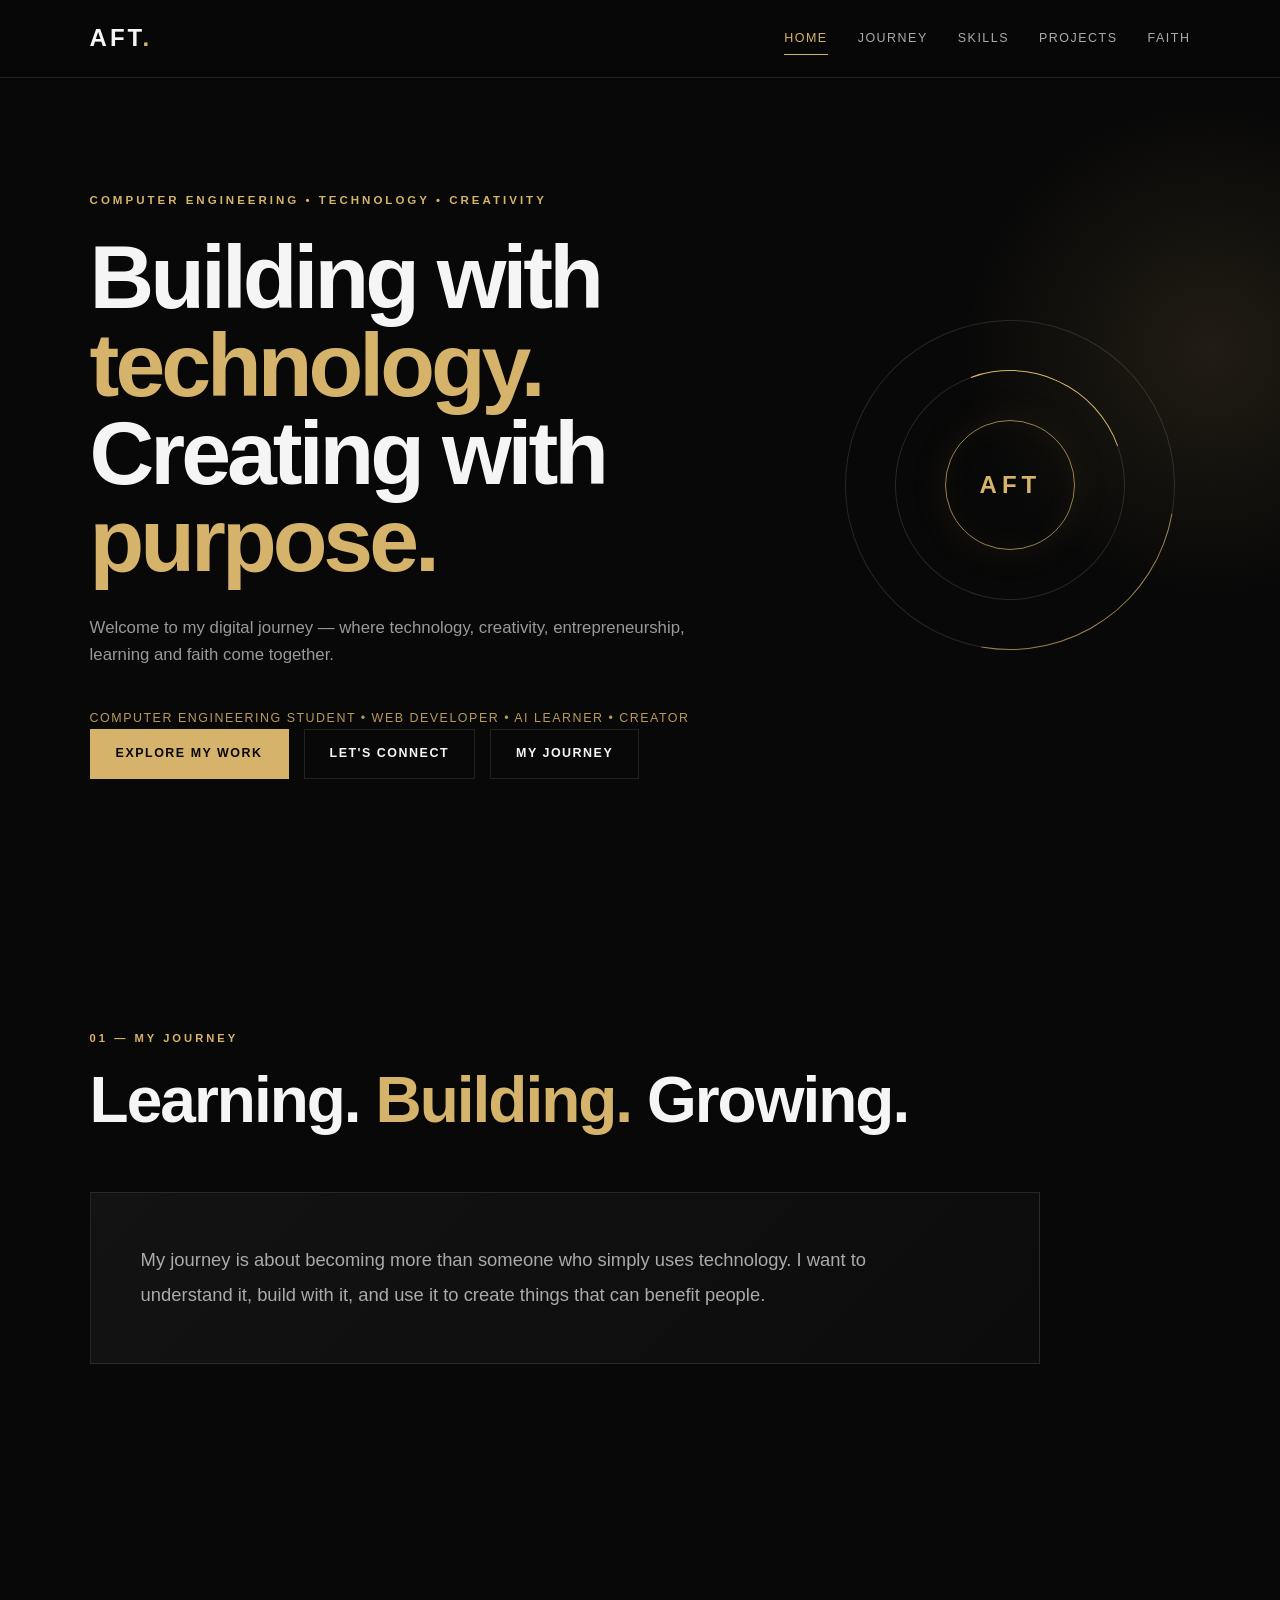
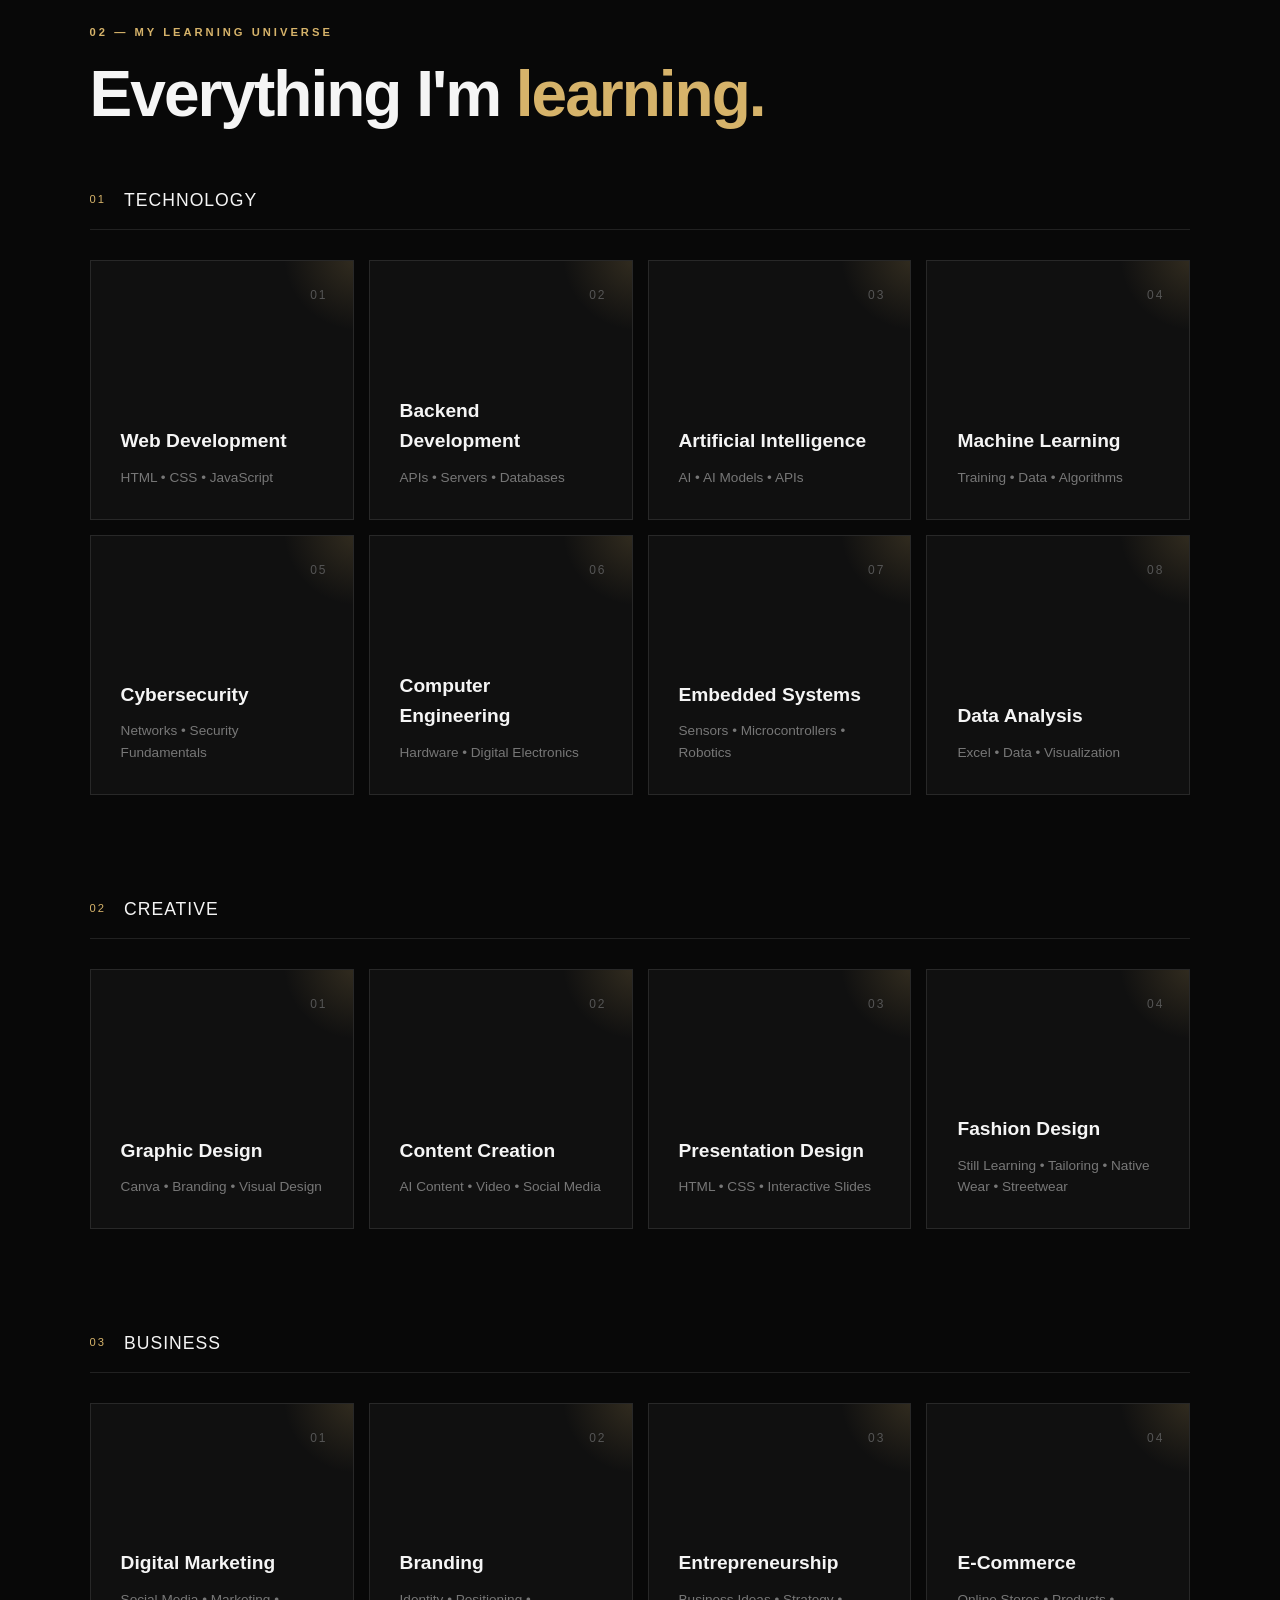
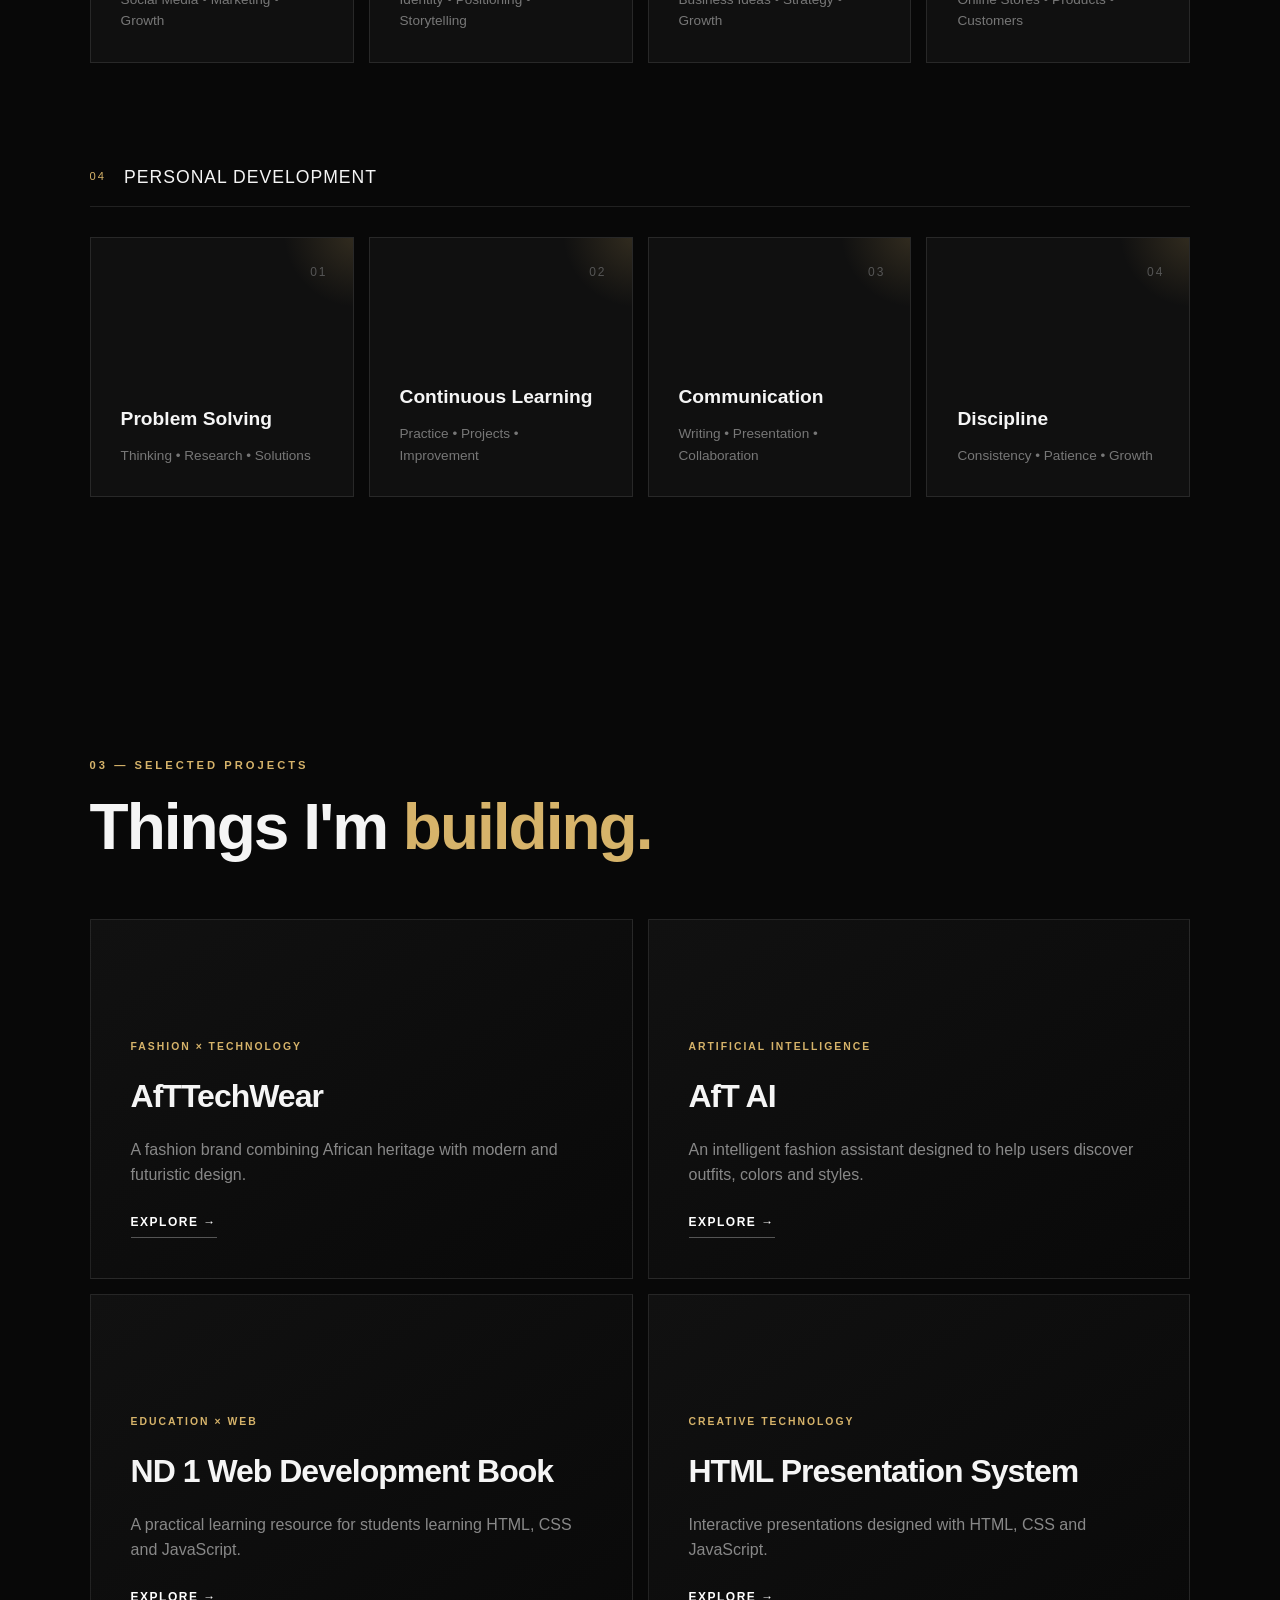
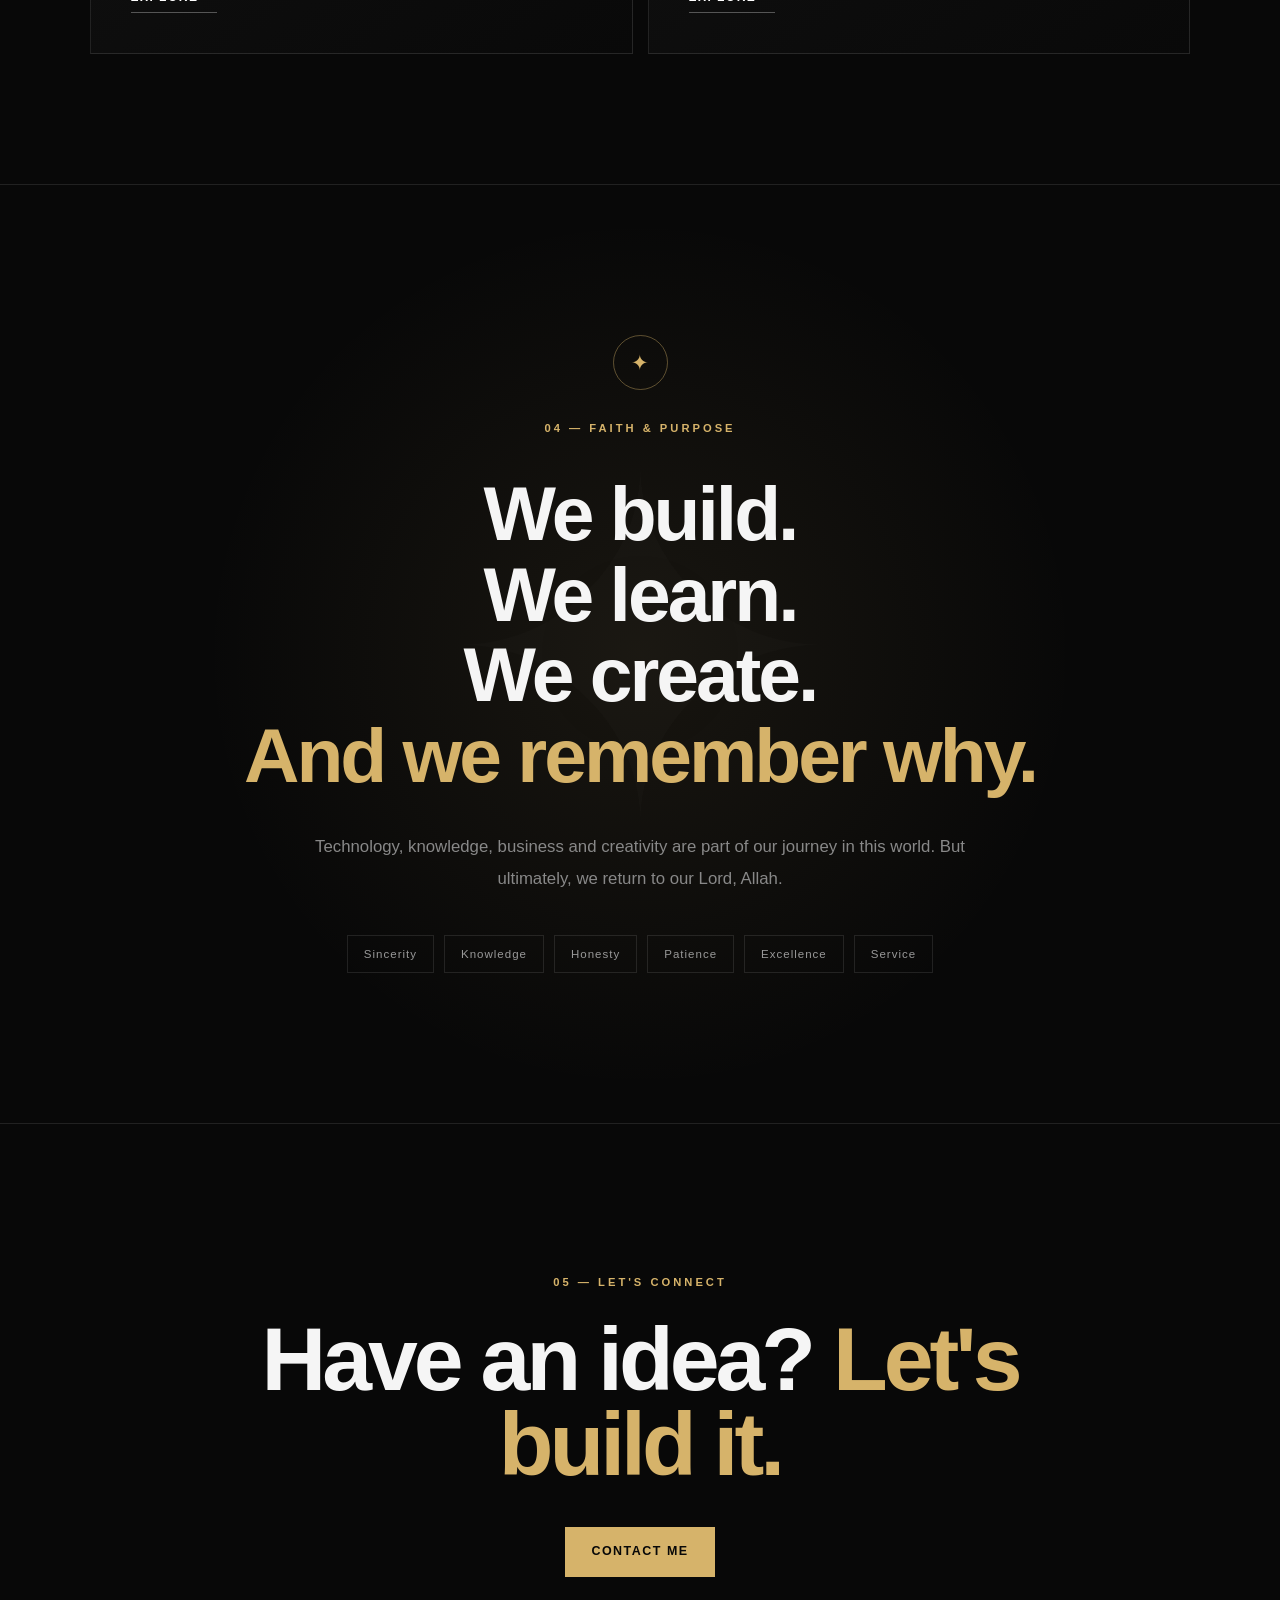
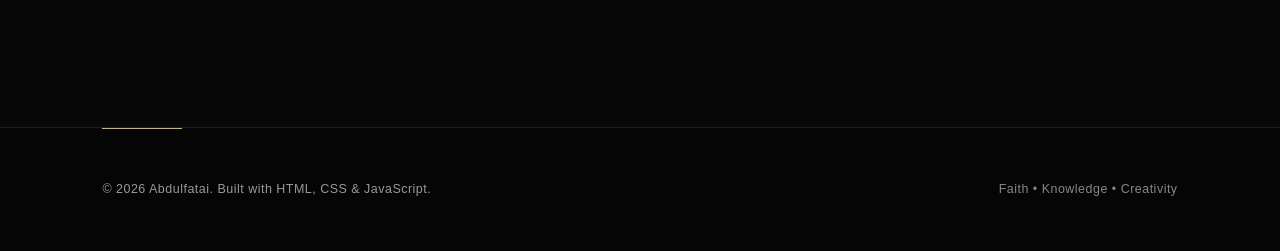
==== index.html @ 9557ada6 "Rename Index.html to index.html" ====
<!DOCTYPE html>
<html lang="en">
<head>
    <meta charset="UTF-8">
    <meta name="viewport" content="width=device-width, initial-scale=1.0">

    <title>Abdulfatai | Developer • Creator • Entrepreneur</title>

    <meta
        name="description"
        content="The personal portfolio of Abdulfatai — exploring technology, creativity, entrepreneurship, learning and faith."
    >

    <link rel="stylesheet" href="style.css">
</head>

<body>
<a id="top"></a>
    <!-- Navigation -->
    <header class="navbar">

        <a href="#home" class="logo">
            AFT<span>.</span>
        </a>

        <nav>
            <a href="#home">Home</a>
            <a href="#journey">Journey</a>
            <a href="#skills">Skills</a>
            <a href="#projects">Projects</a>
            <a href="#faith">Faith</a>
        </nav>

    </header>


    <!-- Hero Section -->
    <main>

        <section id="home" class="hero">

            <div class="hero-content">

                <p class="eyebrow">
                    COMPUTER ENGINEERING • TECHNOLOGY • CREATIVITY
                </p>

                <h1>
                    Building with
                    <span>technology.</span>
                    <br>
                    Creating with
                    <span>purpose.</span>
                </h1>

                <p class="hero-text">
                    Welcome to my digital journey — where technology,
                    creativity, entrepreneurship, learning and faith come together.
                </p>
              <p class="hero-identity">
    Computer Engineering Student • Web Developer • AI Learner • Creator
</p>

                <div class="hero-buttons">

                    <a href="#projects" class="btn primary">
                        Explore My Work
                    </a>
<a href="#contact" class="btn secondary">Let's Connect</a>
                    <a href="#journey" class="btn secondary">
                        My Journey
                    </a>

                </div>

            </div>


            <div class="hero-orbit">

                <div class="orbit orbit-one"></div>
                <div class="orbit orbit-two"></div>

                <div class="core">
                    AFT
                </div>

            </div>

        </section>


        <!-- Journey -->
        <section id="journey" class="section">

            <div class="section-heading">

                <p>01 — MY JOURNEY</p>

                <h2>
                    Learning.
                    <span>Building.</span>
                    Growing.
                </h2>

            </div>

            <div class="journey-card">

                <p>
                    My journey is about becoming more than someone who
                    simply uses technology. I want to understand it,
                    build with it, and use it to create things that can
                    benefit people.
                </p>

            </div>

        </section>


<!-- Skills -->
<section id="skills" class="section">

    <div class="section-heading">

        <p>02 — MY LEARNING UNIVERSE</p>

        <h2>
            Everything I'm
            <span>learning.</span>
        </h2>

    </div>


    <!-- TECHNOLOGY -->

    <div class="learning-group">

        <div class="group-title">
            <span>01</span>
            <h3>Technology</h3>
        </div>

        <div class="skills-grid">

            <div class="skill-card">
                <span>01</span>
                <h3>Web Development</h3>
                <p>HTML • CSS • JavaScript</p>
            </div>

            <div class="skill-card">
                <span>02</span>
                <h3>Backend Development</h3>
                <p>APIs • Servers • Databases</p>
            </div>

            <div class="skill-card">
                <span>03</span>
                <h3>Artificial Intelligence</h3>
                <p>AI • AI Models • APIs</p>
            </div>

            <div class="skill-card">
                <span>04</span>
                <h3>Machine Learning</h3>
                <p>Training • Data • Algorithms</p>
            </div>

            <div class="skill-card">
                <span>05</span>
                <h3>Cybersecurity</h3>
                <p>Networks • Security Fundamentals</p>
            </div>

            <div class="skill-card">
                <span>06</span>
                <h3>Computer Engineering</h3>
                <p>Hardware • Digital Electronics</p>
            </div>

            <div class="skill-card">
                <span>07</span>
                <h3>Embedded Systems</h3>
                <p>Sensors • Microcontrollers • Robotics</p>
            </div>

            <div class="skill-card">
                <span>08</span>
                <h3>Data Analysis</h3>
                <p>Excel • Data • Visualization</p>
            </div>

        </div>

    </div>


    <!-- CREATIVE -->

    <div class="learning-group">

        <div class="group-title">
            <span>02</span>
            <h3>Creative</h3>
        </div>

        <div class="skills-grid">

            <div class="skill-card">
                <span>01</span>
                <h3>Graphic Design</h3>
                <p>Canva • Branding • Visual Design</p>
            </div>

            <div class="skill-card">
                <span>02</span>
                <h3>Content Creation</h3>
                <p>AI Content • Video • Social Media</p>
            </div>

            <div class="skill-card">
                <span>03</span>
                <h3>Presentation Design</h3>
                <p>HTML • CSS • Interactive Slides</p>
            </div>

            <div class="skill-card">
                <span>04</span>
                <h3>Fashion Design</h3>
<p>Still Learning • Tailoring • Native Wear • Streetwear</p>
            </div>

        </div>

    </div>


    <!-- BUSINESS -->

    <div class="learning-group">

        <div class="group-title">
            <span>03</span>
            <h3>Business</h3>
        </div>

        <div class="skills-grid">

            <div class="skill-card">
                <span>01</span>
                <h3>Digital Marketing</h3>
                <p>Social Media • Marketing • Growth</p>
            </div>

            <div class="skill-card">
                <span>02</span>
                <h3>Branding</h3>
                <p>Identity • Positioning • Storytelling</p>
            </div>

            <div class="skill-card">
                <span>03</span>
                <h3>Entrepreneurship</h3>
                <p>Business Ideas • Strategy • Growth</p>
            </div>

            <div class="skill-card">
                <span>04</span>
                <h3>E-Commerce</h3>
                <p>Online Stores • Products • Customers</p>
            </div>

        </div>

    </div>


    <!-- PERSONAL DEVELOPMENT -->

    <div class="learning-group">

        <div class="group-title">
            <span>04</span>
            <h3>Personal Development</h3>
        </div>

        <div class="skills-grid">

            <div class="skill-card">
                <span>01</span>
                <h3>Problem Solving</h3>
                <p>Thinking • Research • Solutions</p>
            </div>

            <div class="skill-card">
                <span>02</span>
                <h3>Continuous Learning</h3>
                <p>Practice • Projects • Improvement</p>
            </div>

            <div class="skill-card">
                <span>03</span>
                <h3>Communication</h3>
                <p>Writing • Presentation • Collaboration</p>
            </div>

            <div class="skill-card">
                <span>04</span>
                <h3>Discipline</h3>
                <p>Consistency • Patience • Growth</p>
            </div>

        </div>

    </div>

</section>


        <!-- Projects -->
        <section id="projects" class="section">

            <div class="section-heading">

                <p>03 — SELECTED PROJECTS</p>

                <h2>
                    Things I'm
                    <span>building.</span>
                </h2>

            </div>


            <div class="projects-grid">

                <article class="project-card">

                    <small>FASHION × TECHNOLOGY</small>

                    <h3>AfTTechWear</h3>

                    <p>
                        A fashion brand combining African heritage
                        with modern and futuristic design.
                    </p>

<a href="afttechwear.html">Explore →</a>

                </article>


                <article class="project-card">

                    <small>ARTIFICIAL INTELLIGENCE</small>

                    <h3>AfT AI</h3>

                    <p>
                        An intelligent fashion assistant designed
                        to help users discover outfits, colors and styles.
                    </p>

                    <a href="#">Explore →</a>

                </article>


                <article class="project-card">

                    <small>EDUCATION × WEB</small>

                    <h3>ND 1 Web Development Book</h3>

                    <p>
                        A practical learning resource for students
                        learning HTML, CSS and JavaScript.
                    </p>

                    <a href="#">Explore →</a>

                </article>


                <article class="project-card">

                    <small>CREATIVE TECHNOLOGY</small>

                    <h3>HTML Presentation System</h3>

                    <p>
                        Interactive presentations designed with
                        HTML, CSS and JavaScript.
                    </p>

                    <a href="#">Explore →</a>

                </article>

            </div>

        </section>


        <!-- Faith -->
        <section id="faith" class="faith-section">

            <div class="faith-symbol">
                ✦
            </div>

            <p class="faith-label">
                04 — FAITH & PURPOSE
            </p>

            <h2>
                We build.
                <br>
                We learn.
                <br>
                We create.
                <br>
                <span>And we remember why.</span>
            </h2>

            <p class="faith-text">
                Technology, knowledge, business and creativity are
                part of our journey in this world. But ultimately,
                we return to our Lord, Allah.
            </p>

            <div class="values">

                <span>Sincerity</span>
                <span>Knowledge</span>
                <span>Honesty</span>
                <span>Patience</span>
                <span>Excellence</span>
                <span>Service</span>

            </div>

        </section>


        <!-- Contact -->
        <section class="contact section">

            <p>05 — LET'S CONNECT</p>

            <h2>
                Have an idea?
                <span>Let's build it.</span>
            </h2>

            <a href="mailto:your@email.com" class="btn primary">
                Contact Me
            </a>

        </section>

    </main>


    <!-- Footer -->
    <footer>

        <p>
            © 2026 Abdulfatai. Built with HTML, CSS & JavaScript.
        </p>

        <p>
            Faith • Knowledge • Creativity
        </p>

    </footer>


    <script src="script.js"></script>
<a href="#top" class="back-to-top" aria-label="Back to top">↑</a>
  
</body>
</html>
---- style.css ----
/* =========================================
   AFT PORTFOLIO
   PART 1 — FOUNDATION + NAVBAR + HERO
========================================= */

/* ---------- RESET ---------- */

* {
    margin: 0;
    padding: 0;
    box-sizing: border-box;
}

html {
    scroll-behavior: smooth;
}

body {
    background: #080808;
    color: #f5f5f5;
    font-family: Arial, Helvetica, sans-serif;
    line-height: 1.6;
    overflow-x: hidden;
}

a {
    color: inherit;
    text-decoration: none;
}

button,
a {
    -webkit-tap-highlight-color: transparent;
}


/* ---------- GLOBAL ---------- */

:root {
    --bg: #080808;
    --surface: #101010;
    --surface-light: #151515;
    --text: #f5f5f5;
    --muted: #999;
    --gold: #d6b36a;
    --gold-light: #f0d99b;
    --border: rgba(255, 255, 255, 0.1);
}

::selection {
    background: var(--gold);
    color: #000;
}


/* ---------- NAVIGATION ---------- */

.navbar {
    position: fixed;
    top: 0;
    left: 0;
    width: 100%;

    height: 78px;

    display: flex;
    align-items: center;
    justify-content: space-between;

    padding: 0 7%;

    background: rgba(8, 8, 8, 0.78);
    backdrop-filter: blur(18px);
    -webkit-backdrop-filter: blur(18px);

    border-bottom: 1px solid var(--border);

    z-index: 1000;
}


/* LOGO */

.logo {
    font-size: 1.5rem;
    font-weight: 800;
    letter-spacing: 3px;
}

.logo span {
    color: var(--gold);
}


/* NAV LINKS */

.navbar nav {
    display: flex;
    gap: 30px;
}

.navbar nav a {
    position: relative;

    color: #aaa;

    font-size: 0.78rem;
    letter-spacing: 1.5px;
    text-transform: uppercase;

    transition: 0.3s ease;
}

.navbar nav a:hover {
    color: #fff;
}

.navbar nav a::after {
    content: "";

    position: absolute;
    left: 0;
    bottom: -7px;

    width: 0;
    height: 1px;

    background: var(--gold);

    transition: 0.3s ease;
}

.navbar nav a:hover::after {
    width: 100%;
}


/* ---------- HERO ---------- */

.hero {
    min-height: 100vh;

    padding: 150px 7% 80px;

    display: flex;
    align-items: center;
    justify-content: space-between;

    gap: 60px;

    position: relative;

    overflow: hidden;
}


/* subtle background glow */

.hero::before {
    content: "";

    position: absolute;

    width: 500px;
    height: 500px;

    right: -180px;
    top: 100px;

    background: radial-gradient(
        circle,
        rgba(214, 179, 106, 0.12),
        transparent 70%
    );

    pointer-events: none;
}


/* HERO CONTENT */

.hero-content {
    max-width: 760px;

    position: relative;
    z-index: 2;
}


/* EYEBROW */

.eyebrow {
    margin-bottom: 25px;

    color: var(--gold);

    font-size: 0.72rem;
    font-weight: 600;

    letter-spacing: 3px;
}


/* HERO TITLE */

.hero h1 {
    font-size: clamp(3rem, 7vw, 7rem);

    line-height: 0.98;

    font-weight: 700;

    letter-spacing: -4px;

    margin-bottom: 30px;
}

.hero h1 span {
    color: var(--gold);
}


/* HERO DESCRIPTION */

.hero-text {
    max-width: 620px;

    color: var(--muted);

    font-size: 1.05rem;

    margin-bottom: 38px;
}


/* ---------- BUTTONS ---------- */

.hero-buttons {
    display: flex;
    flex-wrap: wrap;
    gap: 15px;
}

.btn {
    display: inline-flex;

    align-items: center;
    justify-content: center;

    min-height: 50px;

    padding: 0 25px;

    border: 1px solid var(--border);

    font-size: 0.78rem;

    font-weight: 600;

    letter-spacing: 1.5px;

    text-transform: uppercase;

    transition: 0.3s ease;
}

.btn.primary {
    background: var(--gold);
    color: #080808;
    border-color: var(--gold);
}

.btn.primary:hover {
    background: var(--gold-light);

    transform: translateY(-3px);
}

.btn.secondary {
    color: #fff;
}

.btn.secondary:hover {
    border-color: var(--gold);
    color: var(--gold);
}


/* ---------- HERO ORBIT ---------- */

.hero-orbit {
    width: 360px;
    height: 360px;

    flex-shrink: 0;

    position: relative;

    display: flex;
    align-items: center;
    justify-content: center;
}


/* central AFT */

.core {
    width: 130px;
    height: 130px;

    display: flex;
    align-items: center;
    justify-content: center;

    border: 1px solid rgba(214, 179, 106, 0.7);

    border-radius: 50%;

    color: var(--gold);

    font-size: 1.5rem;
    font-weight: 800;

    letter-spacing: 5px;

    box-shadow:
        0 0 40px rgba(214, 179, 106, 0.08),
        inset 0 0 30px rgba(214, 179, 106, 0.04);
}


/* orbit circles */

.orbit {
    position: absolute;

    border: 1px solid rgba(255, 255, 255, 0.12);

    border-radius: 50%;
}

.orbit-one {
    width: 230px;
    height: 230px;

    transform: rotate(25deg);

    border-top-color: var(--gold);
}

.orbit-two {
    width: 330px;
    height: 330px;

    transform: rotate(-35deg);

    border-bottom-color: rgba(214, 179, 106, 0.7);
}


/* ---------- MOBILE ---------- */

@media (max-width: 850px) {

    .navbar {
        padding: 0 5%;
    }

    .navbar nav {
        gap: 14px;
    }

    .navbar nav a {
        font-size: 0.65rem;
        letter-spacing: 0.8px;
    }

    .hero {
        flex-direction: column;

        align-items: flex-start;

        padding: 130px 5% 70px;
    }

    .hero h1 {
        letter-spacing: -2px;
    }

    .hero-orbit {
        width: 280px;
        height: 280px;

        align-self: center;
    }

    .orbit-one {
        width: 190px;
        height: 190px;
    }

    .orbit-two {
        width: 270px;
        height: 270px;
    }
}
/* =========================================
   PART 2 — SECTIONS + SKILLS + PROJECTS
========================================= */


/* ---------- GENERAL SECTIONS ---------- */

.section {
    padding: 130px 7%;
    position: relative;
}


/* ---------- SECTION HEADING ---------- */

.section-heading {
    max-width: 850px;
    margin-bottom: 60px;
}

.section-heading > p {
    color: var(--gold);

    font-size: 0.7rem;
    font-weight: 600;

    letter-spacing: 3px;

    margin-bottom: 20px;
}

.section-heading h2 {
    font-size: clamp(2.5rem, 5vw, 5rem);

    line-height: 1;

    letter-spacing: -2px;
}

.section-heading h2 span {
    color: var(--gold);
}


/* ---------- JOURNEY ---------- */

.journey-card {
    position: relative;

    max-width: 950px;

    padding: 50px;

    background:
        linear-gradient(
            135deg,
            rgba(255,255,255,0.045),
            rgba(255,255,255,0.015)
        );

    border: 1px solid var(--border);

    overflow: hidden;
}


/* decorative line */

.journey-card::before {
    content: "";

    position: absolute;

    left: 0;
    top: 0;

    width: 3px;
    height: 100%;

    background: var(--gold);
}


.journey-card p {
    color: #aaa;

    font-size: 1.15rem;

    line-height: 1.9;

    max-width: 800px;
}


/* ---------- SKILLS GRID ---------- */

.skills-grid {
    display: grid;

    grid-template-columns:
        repeat(4, 1fr);

    gap: 15px;
}


/* ---------- SKILL CARD ---------- */

.skill-card {
    min-height: 260px;

    padding: 30px;

    background: var(--surface);

    border: 1px solid var(--border);

    position: relative;

    display: flex;

    flex-direction: column;

    justify-content: flex-end;

    overflow: hidden;

    transition:
        transform 0.35s ease,
        border-color 0.35s ease,
        background 0.35s ease;
}


/* number */

.skill-card > span {
    position: absolute;

    top: 25px;
    right: 25px;

    color: #555;

    font-size: 0.75rem;

    letter-spacing: 2px;
}


/* hover glow */

.skill-card::before {
    content: "";

    position: absolute;

    width: 150px;
    height: 150px;

    top: -80px;
    right: -80px;

    background: radial-gradient(
        circle,
        rgba(214,179,106,0.18),
        transparent 70%
    );

    transition: 0.4s ease;
}


.skill-card:hover {
    transform: translateY(-8px);

    border-color:
        rgba(214,179,106,0.45);

    background: var(--surface-light);
}


.skill-card:hover::before {
    transform: scale(1.5);
}


.skill-card h3 {
    font-size: 1.2rem;

    margin-bottom: 10px;
}


.skill-card p {
    color: #777;

    font-size: 0.85rem;
}


/* ---------- PROJECT GRID ---------- */

.projects-grid {
    display: grid;

    grid-template-columns:
        repeat(2, 1fr);

    gap: 15px;
}


/* ---------- PROJECT CARD ---------- */

.project-card {
    min-height: 360px;

    padding: 40px;

    background:
        linear-gradient(
            145deg,
            #111,
            #090909
        );

    border: 1px solid var(--border);

    position: relative;

    display: flex;

    flex-direction: column;

    justify-content: flex-end;

    overflow: hidden;

    transition:
        transform 0.35s ease,
        border-color 0.35s ease;
}


.project-card::after {
    content: "";

    position: absolute;

    inset: 0;

    background:
        linear-gradient(
            135deg,
            transparent 40%,
            rgba(214,179,106,0.07)
        );

    opacity: 0;

    transition: 0.4s ease;
}


.project-card:hover {
    transform: translateY(-8px);

    border-color:
        rgba(214,179,106,0.4);
}


.project-card:hover::after {
    opacity: 1;
}


/* project category */

.project-card small {
    color: var(--gold);

    font-size: 0.65rem;

    font-weight: 600;

    letter-spacing: 2px;

    margin-bottom: 15px;
}


/* project title */

.project-card h3 {
    position: relative;
    z-index: 2;

    font-size: 2rem;

    margin-bottom: 15px;

    letter-spacing: -1px;
}


/* project description */

.project-card p {
    position: relative;
    z-index: 2;

    color: #888;

    max-width: 500px;

    margin-bottom: 25px;
}


/* project link */

.project-card a {
    position: relative;
    z-index: 2;

    width: fit-content;

    color: #fff;

    font-size: 0.75rem;

    font-weight: 600;

    letter-spacing: 1.5px;

    text-transform: uppercase;

    border-bottom: 1px solid #555;

    padding-bottom: 5px;

    transition: 0.3s ease;
}


.project-card a:hover {
    color: var(--gold);

    border-color: var(--gold);
}


/* ---------- RESPONSIVE TABLET ---------- */

@media (max-width: 1000px) {

    .skills-grid {
        grid-template-columns:
            repeat(2, 1fr);
    }

}


/* ---------- RESPONSIVE MOBILE ---------- */

@media (max-width: 650px) {

    .section {
        padding: 90px 5%;
    }


    .section-heading {
        margin-bottom: 40px;
    }


    .journey-card {
        padding: 30px;
    }


    .journey-card p {
        font-size: 1rem;
    }


    .skills-grid {
        grid-template-columns: 1fr;
    }


    .skill-card {
        min-height: 220px;
    }


    .projects-grid {
        grid-template-columns: 1fr;
    }


    .project-card {
        min-height: 320px;

        padding: 30px;
    }


    .project-card h3 {
        font-size: 1.6rem;
    }

}
/* =========================================
   PART 3 — FAITH + CONTACT + FOOTER
========================================= */


/* ---------- FAITH SECTION ---------- */

.faith-section {
    min-height: 85vh;

    padding: 150px 7%;

    position: relative;

    display: flex;
    flex-direction: column;

    align-items: center;
    justify-content: center;

    text-align: center;

    overflow: hidden;

    background:
        radial-gradient(
            circle at center,
            rgba(214, 179, 106, 0.08),
            transparent 55%
        );

    border-top: 1px solid var(--border);
    border-bottom: 1px solid var(--border);
}


/* large background symbol */

.faith-section::before {
    content: "✦";

    position: absolute;

    font-size: 30rem;

    line-height: 1;

    color: rgba(255,255,255,0.012);

    pointer-events: none;
}


/* small symbol */

.faith-symbol {
    width: 55px;
    height: 55px;

    display: flex;
    align-items: center;
    justify-content: center;

    margin-bottom: 30px;

    border: 1px solid
        rgba(214,179,106,0.4);

    border-radius: 50%;

    color: var(--gold);

    font-size: 1.3rem;
}


/* label */

.faith-label {
    color: var(--gold);

    font-size: 0.7rem;

    font-weight: 600;

    letter-spacing: 3px;

    margin-bottom: 35px;
}


/* heading */

.faith-section h2 {
    position: relative;
    z-index: 2;

    max-width: 900px;

    font-size: clamp(
        2.8rem,
        6vw,
        6rem
    );

    line-height: 1.05;

    letter-spacing: -3px;
}


.faith-section h2 span {
    color: var(--gold);
}


/* description */

.faith-text {
    position: relative;
    z-index: 2;

    max-width: 650px;

    margin-top: 35px;

    color: #888;

    font-size: 1.05rem;

    line-height: 1.9;
}


/* ---------- VALUES ---------- */

.values {
    position: relative;
    z-index: 2;

    display: flex;

    flex-wrap: wrap;

    justify-content: center;

    gap: 10px;

    margin-top: 40px;
}


.values span {
    padding: 9px 16px;

    border: 1px solid var(--border);

    color: #999;

    font-size: 0.72rem;

    letter-spacing: 1px;

    transition: 0.3s ease;
}


.values span:hover {
    color: var(--gold);

    border-color:
        rgba(214,179,106,0.45);
}


/* ---------- CONTACT ---------- */

.contact {
    text-align: center;

    padding-top: 150px;
    padding-bottom: 150px;
}


.contact > p {
    color: var(--gold);

    font-size: 0.7rem;

    font-weight: 600;

    letter-spacing: 3px;

    margin-bottom: 25px;
}


.contact h2 {
    max-width: 900px;

    margin: 0 auto 40px;

    font-size: clamp(
        3rem,
        7vw,
        7rem
    );

    line-height: 0.95;

    letter-spacing: -4px;
}


.contact h2 span {
    color: var(--gold);
}


/* ---------- FOOTER ---------- */

footer {
    min-height: 100px;

    padding: 30px 7%;

    display: flex;

    align-items: center;

    justify-content: space-between;

    gap: 20px;

    border-top: 1px solid var(--border);

    color: #666;

    font-size: 0.7rem;

    letter-spacing: 1px;
}


footer p:last-child {
    color: #888;
}


/* ---------- MOBILE ---------- */

@media (max-width: 650px) {

    .faith-section {
        min-height: 75vh;

        padding: 100px 5%;
    }


    .faith-section::before {
        font-size: 18rem;
    }


    .faith-section h2 {
        letter-spacing: -2px;
    }


    .faith-text {
        font-size: 0.95rem;
    }


    .contact {
        padding-top: 100px;
        padding-bottom: 100px;
    }


    .contact h2 {
        letter-spacing: -2px;
    }


    footer {
        padding: 30px 5%;

        flex-direction: column;

        text-align: center;
    }

}
/* =========================================
   PART 5 — LEARNING GROUPS
========================================= */

.learning-group {
    margin-bottom: 100px;
}

.learning-group:last-child {
    margin-bottom: 0;
}


/* GROUP TITLE */

.group-title {
    display: flex;
    align-items: center;
    gap: 18px;

    margin-bottom: 30px;

    padding-bottom: 15px;

    border-bottom: 1px solid var(--border);
}

.group-title span {
    color: var(--gold);

    font-size: 0.7rem;

    letter-spacing: 2px;
}

.group-title h3 {
    font-size: 1.1rem;

    font-weight: 500;

    letter-spacing: 1px;

    text-transform: uppercase;
}


/* CARD GRID */

.learning-group .skills-grid {
    margin-top: 0;
}


/* SPECIAL HOVER */

.learning-group .skill-card {
    cursor: default;
}


/* MOBILE */

@media (max-width: 650px) {

    .learning-group {
        margin-bottom: 70px;
    }

    .group-title {
        margin-bottom: 20px;
    }

}
/* =========================================
   PART 6 — SCROLL REVEAL
========================================= */

.reveal {
    opacity: 0;

    transform: translateY(35px);

    transition:
        opacity 0.8s ease,
        transform 0.8s ease;
}


.reveal.show {
    opacity: 1;

    transform: translateY(0);
}
/* =========================================
   PART 7 — ACTIVE NAVIGATION
========================================= */

.navbar nav a.active {
    color: var(--gold);
}

.navbar nav a.active::after {
    width: 100%;
}
/* =========================================
   AFTTECHWEAR PROJECT PAGE
========================================= */


/* ---------- PROJECT PAGE HERO ---------- */

.project-page {
    min-height: 85vh;

    padding: 170px 7% 100px;

    display: flex;
    flex-direction: column;

    justify-content: center;

    position: relative;

    overflow: hidden;

    border-bottom: 1px solid var(--border);
}


/* background glow */

.project-page::before {
    content: "";

    position: absolute;

    width: 600px;
    height: 600px;

    right: -200px;
    top: 100px;

    background:
        radial-gradient(
            circle,
            rgba(214, 179, 106, 0.12),
            transparent 70%
        );

    pointer-events: none;
}


/* project label */

.project-label {
    position: relative;
    z-index: 2;

    color: var(--gold);

    font-size: 0.7rem;

    font-weight: 600;

    letter-spacing: 3px;

    margin-bottom: 25px;
}


/* project title */

.project-page h1 {
    position: relative;
    z-index: 2;

    font-size: clamp(
        4rem,
        10vw,
        10rem
    );

    line-height: 0.9;

    letter-spacing: -6px;

    margin-bottom: 35px;
}


.project-page h1 span {
    color: var(--gold);
}


/* introduction */

.project-intro {
    position: relative;
    z-index: 2;

    max-width: 700px;

    color: #999;

    font-size: 1.15rem;

    line-height: 1.8;
}


/* ---------- PROJECT META ---------- */

.project-meta {
    position: relative;
    z-index: 2;

    display: grid;

    grid-template-columns:
        repeat(3, 1fr);

    gap: 15px;

    max-width: 900px;

    margin-top: 70px;
}


.project-meta > div {
    padding: 25px;

    border-top: 1px solid var(--border);

    background: rgba(255,255,255,0.02);
}


.project-meta small {
    display: block;

    color: #666;

    font-size: 0.65rem;

    letter-spacing: 2px;

    margin-bottom: 8px;
}


.project-meta p {
    color: #ddd;

    font-size: 0.85rem;
}


/* ---------- PROJECT CONTENT ---------- */

.project-content {
    max-width: 1000px;

    padding: 130px 7%;

    margin: 0 auto;
}


.project-number {
    color: var(--gold);

    font-size: 0.7rem;

    font-weight: 600;

    letter-spacing: 3px;

    margin-bottom: 25px;
}


.project-content h2 {
    font-size: clamp(
        2.5rem,
        5vw,
        5rem
    );

    line-height: 1;

    letter-spacing: -3px;

    margin-bottom: 35px;
}


.project-content h2 span {
    color: var(--gold);
}


.project-content > p:not(.project-number) {
    max-width: 750px;

    color: #888;

    font-size: 1.05rem;

    line-height: 1.9;

    margin-bottom: 20px;
}


/* ---------- PROJECT LIST ---------- */

.project-list {
    display: flex;

    flex-wrap: wrap;

    gap: 10px;

    margin-top: 35px;
}


.project-list span {
    padding: 12px 18px;

    border: 1px solid var(--border);

    color: #aaa;

    font-size: 0.75rem;

    letter-spacing: 1px;

    transition: 0.3s ease;
}


.project-list span:hover {
    color: var(--gold);

    border-color:
        rgba(214,179,106,0.5);

    transform: translateY(-3px);
}


/* ---------- BACK BUTTON ---------- */

.project-back {
    padding: 40px 7% 120px;

    text-align: center;
}


/* ---------- MOBILE ---------- */

@media (max-width: 700px) {

    .project-page {
        min-height: auto;

        padding: 140px 5% 80px;
    }


    .project-page h1 {
        font-size: clamp(
            3.5rem,
            17vw,
            6rem
        );

        letter-spacing: -4px;
    }


    .project-intro {
        font-size: 1rem;
    }


    .project-meta {
        grid-template-columns: 1fr;

        margin-top: 50px;
    }


    .project-content {
        padding: 90px 5%;
    }


    .project-content h2 {
        letter-spacing: -2px;
    }


    .project-back {
        padding: 20px 5% 90px;
    }

}
/* =========================================
   AFTTECHWEAR LOOKBOOK
========================================= */

.lookbook {
    padding: 120px 8%;
    border-top: 1px solid var(--border);
}

.lookbook-heading {
    max-width: 700px;
    margin-bottom: 60px;
}

.lookbook-heading > p:first-child {
    color: var(--gold);
    font-size: 0.75rem;
    letter-spacing: 3px;
    text-transform: uppercase;
    margin-bottom: 18px;
}

.lookbook-heading h2 {
    font-size: clamp(2.5rem, 6vw, 5rem);
    line-height: 1;
    margin-bottom: 25px;
    font-weight: 500;
}

.lookbook-heading h2 span {
    color: var(--gold);
}

.lookbook-intro {
    color: var(--muted);
    max-width: 550px;
    line-height: 1.8;
    font-size: 1rem;
}


/* LOOKBOOK GRID */

.lookbook-grid {
    display: grid;
    grid-template-columns: repeat(2, 1fr);
    gap: 30px;
}


/* LOOKBOOK CARD */

.lookbook-item {
    background: var(--surface);
    border: 1px solid var(--border);
    overflow: hidden;
    transition: transform 0.5s ease, border-color 0.5s ease;
}

.lookbook-item:hover {
    transform: translateY(-8px);
    border-color: rgba(214, 179, 106, 0.5);
}


/* IMAGE PLACEHOLDER */

.image-placeholder {
    height: 420px;
    background:
        radial-gradient(
            circle at center,
            rgba(214, 179, 106, 0.12),
            transparent 55%
        ),
        linear-gradient(
            145deg,
            #151515,
            #080808
        );

    display: flex;
    align-items: center;
    justify-content: center;

    position: relative;
    overflow: hidden;
}


/* Decorative border */

.image-placeholder::before {
    content: "";
    position: absolute;
    inset: 20px;
    border: 1px solid rgba(214, 179, 106, 0.15);
}


/* AFT text */

.image-placeholder span {
    font-size: 3rem;
    font-weight: 600;
    letter-spacing: 8px;
    color: rgba(214, 179, 106, 0.35);
}


/* LOOKBOOK INFO */

.lookbook-info {
    padding: 25px 28px 30px;
}

.lookbook-info h3 {
    font-size: 1.4rem;
    font-weight: 500;
    margin-bottom: 8px;
}

.lookbook-info p {
    color: var(--muted);
    font-size: 0.85rem;
    letter-spacing: 1px;
}


/* =========================================
   MOBILE LOOKBOOK
========================================= */

@media (max-width: 768px) {

    .lookbook {
        padding: 80px 6%;
    }

    .lookbook-grid {
        grid-template-columns: 1fr;
        gap: 25px;
    }

    .image-placeholder {
        height: 360px;
    }

    .lookbook-heading h2 {
        font-size: 3rem;
    }

}
/* =========================================
   LOOKBOOK COLLECTION NUMBERS
========================================= */

.lookbook-info small {
    display: block;
    color: var(--gold);
    font-size: 0.7rem;
    letter-spacing: 3px;
    margin-bottom: 12px;
    opacity: 0.8;
}
/* =========================================
   AFTTECHWEAR — BRAND STORY
========================================= */

.brand-story {
    padding: 140px 8%;
    border-top: 1px solid var(--border);
    border-bottom: 1px solid var(--border);

    display: grid;
    grid-template-columns: 0.7fr 1.8fr;
    gap: 80px;

    background:
        radial-gradient(
            circle at 85% 50%,
            rgba(214, 179, 106, 0.08),
            transparent 35%
        );
}


/* LABEL */

.brand-story-label {
    color: var(--gold);
    font-size: 0.75rem;
    letter-spacing: 3px;
    text-transform: uppercase;
    padding-top: 10px;
}


/* CONTENT */

.brand-story-content {
    max-width: 850px;
}

.brand-story-content h2 {
    font-size: clamp(2.8rem, 6vw, 5.5rem);
    line-height: 1;
    font-weight: 500;
    margin-bottom: 45px;
}

.brand-story-content h2 span {
    display: block;
    color: var(--gold);
}

.brand-story-content p {
    max-width: 700px;
    color: var(--muted);
    font-size: 1.05rem;
    line-height: 1.9;
    margin-bottom: 22px;
}


/* MOBILE */

@media (max-width: 768px) {

    .brand-story {
        padding: 90px 6%;
        grid-template-columns: 1fr;
        gap: 35px;
    }

    .brand-story-content h2 {
        font-size: 3rem;
        margin-bottom: 30px;
    }

}
/* =========================================
   AFTTECHWEAR — MANIFESTO
========================================= */

.manifesto {
    padding: 150px 8%;
    display: grid;
    grid-template-columns: 0.7fr 1.8fr;
    gap: 80px;
    background: #050505;
}

.manifesto-label {
    color: var(--gold);
    font-size: 0.75rem;
    letter-spacing: 3px;
    text-transform: uppercase;
    padding-top: 10px;
}

.manifesto-content {
    max-width: 900px;
}

.manifesto-main {
    font-size: clamp(2.5rem, 6vw, 5.5rem);
    line-height: 1.05;
    font-weight: 500;
    margin-bottom: 70px;
}

.manifesto-main span {
    display: block;
    color: var(--gold);
}

.manifesto-lines {
    border-top: 1px solid var(--border);
}

.manifesto-lines p {
    padding: 22px 0;
    border-bottom: 1px solid var(--border);
    color: var(--muted);
    font-size: 1rem;
    letter-spacing: 0.5px;
    transition: color 0.3s ease, padding-left 0.3s ease;
}

.manifesto-lines p:hover {
    color: var(--text);
    padding-left: 12px;
}


/* MOBILE */

@media (max-width: 768px) {

    .manifesto {
        padding: 90px 6%;
        grid-template-columns: 1fr;
        gap: 35px;
    }

    .manifesto-main {
        font-size: 3rem;
        margin-bottom: 50px;
    }

}
/* =========================================
   AFTTECHWEAR — FINAL POLISH
========================================= */

.project-page {
    overflow: hidden;
}


/* Smooth section spacing */

.project-content {
    position: relative;
}


/* Gold accent line */

.project-content::before {
    content: "";
    display: block;
    width: 55px;
    height: 1px;
    background: var(--gold);
    margin-bottom: 35px;
    opacity: 0.7;
}


/* Better project lists */

.project-list li {
    position: relative;
    transition: color 0.3s ease, transform 0.3s ease;
}

.project-list li:hover {
    color: var(--gold-light);
    transform: translateX(6px);
}


/* Better back button */

.project-back {
    transition:
        background 0.3s ease,
        color 0.3s ease,
        transform 0.3s ease;
}

.project-back:hover {
    background: var(--gold);
    color: #080808;
    transform: translateY(-3px);
}


/* Mobile polish */

@media (max-width: 768px) {

    .project-content::before {
        margin-bottom: 25px;
    }

}
/* =========================================
   AFTTECHWEAR — PROJECT CTA
========================================= */

.project-cta {
    padding: 140px 8%;
    text-align: center;
    border-top: 1px solid var(--border);

    background:
        radial-gradient(
            circle at center,
            rgba(214, 179, 106, 0.10),
            transparent 55%
        );
}

.project-cta-label {
    color: var(--gold);
    font-size: 0.7rem;
    letter-spacing: 4px;
    text-transform: uppercase;
    margin-bottom: 25px;
}

.project-cta h2 {
    max-width: 900px;
    margin: 0 auto 30px;

    font-size: clamp(3rem, 7vw, 6rem);
    line-height: 0.98;
    font-weight: 500;
}

.project-cta h2 span {
    display: block;
    color: var(--gold);
}

.project-cta-text {
    max-width: 600px;
    margin: 0 auto 45px;

    color: var(--muted);
    line-height: 1.8;
    font-size: 1rem;
}


/* CTA BUTTONS */

.project-cta-buttons {
    display: flex;
    justify-content: center;
    align-items: center;
    gap: 15px;
    flex-wrap: wrap;
}

.cta-button {
    display: inline-flex;
    align-items: center;
    justify-content: center;

    padding: 15px 28px;

    border: 1px solid var(--gold);
    color: var(--gold);

    text-decoration: none;
    font-size: 0.8rem;
    letter-spacing: 1px;

    transition:
        background 0.3s ease,
        color 0.3s ease,
        transform 0.3s ease;
}

.cta-button:hover {
    background: var(--gold);
    color: #080808;
    transform: translateY(-3px);
}

.cta-button.secondary {
    border-color: var(--border);
    color: var(--text);
}

.cta-button.secondary:hover {
    border-color: var(--gold);
    color: #080808;
}


/* MOBILE */

@media (max-width: 768px) {

    .project-cta {
        padding: 90px 6%;
    }

    .project-cta h2 {
        font-size: 3rem;
    }

    .project-cta-buttons {
        flex-direction: column;
    }

    .cta-button {
        width: 100%;
        max-width: 280px;
    }

}
/* =========================================
   HERO IDENTITY LINE
========================================= */

.hero-identity {
    margin-top: 22px;
    color: var(--gold);
    font-size: 0.78rem;
    letter-spacing: 1.5px;
    line-height: 1.8;
    text-transform: uppercase;
    opacity: 0.85;
}

@media (max-width: 768px) {

    .hero-identity {
        font-size: 0.7rem;
        letter-spacing: 1px;
    }

}
/* =========================================
   HERO SECONDARY BUTTON
========================================= */

.btn.secondary {
    background: transparent;
    color: var(--text);
    border: 1px solid var(--border);
}

.btn.secondary:hover {
    color: var(--gold);
    border-color: var(--gold);
    transform: translateY(-3px);
}
/* =========================================
   JOURNEY — VISUAL POLISH
========================================= */

#journey {
    position: relative;
}

#journey .journey-card {
    position: relative;
    overflow: hidden;
}

#journey .journey-card::before {
    content: "";
    position: absolute;
    top: 0;
    left: 0;
    width: 3px;
    height: 100%;
    background: var(--gold);
    transform: scaleY(0);
    transform-origin: top;
    transition: transform 0.5s ease;
}

#journey .journey-card:hover::before {
    transform: scaleY(1);
}

#journey .journey-card:hover {
    transform: translateY(-6px);
}

#journey .journey-card h3 {
    transition: color 0.3s ease;
}

#journey .journey-card:hover h3 {
    color: var(--gold);
}
/* =========================================
   SKILLS — VISUAL POLISH
========================================= */

#skills {
    position: relative;
}

#skills .section-heading {
    position: relative;
}

#skills .learning-group {
    position: relative;
    overflow: hidden;
    transition: transform 0.4s ease, border-color 0.4s ease;
}

#skills .learning-group::before {
    content: "";
    position: absolute;
    left: 0;
    top: 0;
    width: 2px;
    height: 100%;
    background: var(--gold);
    transform: scaleY(0);
    transform-origin: top;
    transition: transform 0.5s ease;
}

#skills .learning-group:hover {
    transform: translateY(-5px);
    border-color: rgba(214, 179, 106, 0.35);
}

#skills .learning-group:hover::before {
    transform: scaleY(1);
}

#skills .learning-group h3 {
    transition: color 0.3s ease;
}

#skills .learning-group:hover h3 {
    color: var(--gold);
}

#skills .learning-item {
    transition: color 0.3s ease, transform 0.3s ease;
}

#skills .learning-item:hover {
    color: var(--gold-light);
    transform: translateX(5px);
}
/* =========================================
   PROJECTS — PREMIUM POLISH
========================================= */

#projects {
    position: relative;
}

#projects .project-card {
    position: relative;
    overflow: hidden;
    transition:
        transform 0.45s ease,
        border-color 0.45s ease,
        background 0.45s ease;
}

#projects .project-card::before {
    content: "";
    position: absolute;
    top: 0;
    left: 0;
    width: 100%;
    height: 2px;
    background: var(--gold);
    transform: scaleX(0);
    transform-origin: left;
    transition: transform 0.5s ease;
}

#projects .project-card:hover {
    transform: translateY(-8px);
    border-color: rgba(214, 179, 106, 0.4);
}

#projects .project-card:hover::before {
    transform: scaleX(1);
}

#projects .project-card h3 {
    transition: color 0.3s ease;
}

#projects .project-card:hover h3 {
    color: var(--gold);
}

#projects .project-card a {
    transition:
        color 0.3s ease,
        letter-spacing 0.3s ease;
}

#projects .project-card:hover a {
    color: var(--gold-light);
    letter-spacing: 1px;
}
/* =========================================
   FAITH & PURPOSE — VISUAL POLISH
========================================= */

#faith {
    position: relative;
    overflow: hidden;
}

#faith .faith-content {
    position: relative;
}

#faith .faith-content::before {
    content: "﷽";
    display: block;
    color: var(--gold);
    font-size: 2rem;
    margin-bottom: 25px;
    opacity: 0.75;
}

#faith .faith-content h2 {
    transition: color 0.4s ease;
}

#faith .faith-content h2:hover {
    color: var(--gold);
}

#faith .faith-values {
    display: grid;
    grid-template-columns: repeat(3, 1fr);
    gap: 15px;
    margin-top: 40px;
}

#faith .faith-values div {
    padding: 20px;
    border: 1px solid var(--border);
    background: rgba(255, 255, 255, 0.02);
    transition:
        transform 0.3s ease,
        border-color 0.3s ease,
        color 0.3s ease;
}

#faith .faith-values div:hover {
    transform: translateY(-5px);
    border-color: rgba(214, 179, 106, 0.4);
    color: var(--gold);
}

@media (max-width: 768px) {
    #faith .faith-values {
        grid-template-columns: 1fr 1fr;
    }
}
/* =========================================
   CONTACT — PREMIUM POLISH
========================================= */

#contact {
    position: relative;
    overflow: hidden;
}

#contact .contact-content {
    position: relative;
}

#contact a {
    transition:
        color 0.3s ease,
        border-color 0.3s ease,
        transform 0.3s ease;
}

#contact a:hover {
    color: var(--gold);
    transform: translateY(-2px);
}

#contact .contact-card {
    position: relative;
    overflow: hidden;
    transition:
        transform 0.4s ease,
        border-color 0.4s ease;
}

#contact .contact-card:hover {
    transform: translateY(-5px);
    border-color: rgba(214, 179, 106, 0.4);
}

@media (max-width: 768px) {
    #contact {
        padding-left: 6%;
        padding-right: 6%;
    }
}
/* =========================================
   FOOTER — FINAL POLISH
========================================= */

footer {
    position: relative;
    padding: 50px 8%;
    border-top: 1px solid var(--border);
    background: #050505;
    overflow: hidden;
}

footer::before {
    content: "";
    position: absolute;
    top: 0;
    left: 8%;
    width: 80px;
    height: 1px;
    background: var(--gold);
}

footer p {
    color: var(--muted);
    font-size: 0.78rem;
    line-height: 1.8;
    letter-spacing: 0.5px;
    transition: color 0.3s ease;
}

footer p:hover {
    color: var(--text);
}

footer strong {
    color: var(--gold);
    font-weight: 500;
}

@media (max-width: 768px) {
    footer {
        padding: 40px 6%;
        text-align: center;
    }

    footer::before {
        left: 50%;
        transform: translateX(-50%);
    }
}
/* =========================================
   NAVIGATION — SMOOTH EXPERIENCE
========================================= */

html {
    scroll-behavior: smooth;
}

.navbar nav a {
    position: relative;
    transition: color 0.3s ease;
}

.navbar nav a::after {
    transition: width 0.3s ease;
}

.navbar nav a:hover {
    color: var(--gold);
}
/* =========================================
   BACK TO TOP BUTTON
========================================= */

.back-to-top {
    position: fixed;
    right: 25px;
    bottom: 25px;
    width: 45px;
    height: 45px;
    display: flex;
    align-items: center;
    justify-content: center;
    background: var(--gold);
    color: #080808;
    border: none;
    border-radius: 50%;
    font-size: 1.1rem;
    text-decoration: none;
    opacity: 0;
    visibility: hidden;
    transform: translateY(15px);
    transition:
        opacity 0.3s ease,
        visibility 0.3s ease,
        transform 0.3s ease;
    z-index: 999;
}

.back-to-top.show {
    opacity: 1;
    visibility: visible;
    transform: translateY(0);
}

.back-to-top:hover {
    transform: translateY(-4px);
    background: var(--gold-light);
}

@media (max-width: 768px) {
    .back-to-top {
        right: 18px;
        bottom: 18px;
        width: 42px;
        height: 42px;
    }
}
/* =========================================
   PROJECT STATUS
========================================= */

.project-status {
    display: inline-block;
    margin-bottom: 25px;
    color: var(--gold);
    font-size: 0.7rem;
    letter-spacing: 2px;
    text-transform: uppercase;
    opacity: 0.85;
}

.project-status::first-letter {
    font-size: 0.9rem;
}
/* =========================================
   PROJECT OVERVIEW
========================================= */

.project-overview {
    display: grid;
    grid-template-columns: repeat(3, 1fr);
    gap: 1px;
    margin-top: 55px;
    border: 1px solid var(--border);
    background: var(--border);
}

.project-overview > div {
    padding: 25px;
    background: var(--surface);
    transition: background 0.3s ease;
}

.project-overview > div:hover {
    background: var(--surface-light);
}

.project-overview span {
    display: block;
    margin-bottom: 10px;
    color: var(--gold);
    font-size: 0.65rem;
    letter-spacing: 2px;
}

.project-overview strong {
    display: block;
    color: var(--text);
    font-size: 0.9rem;
    font-weight: 500;
}

@media (max-width: 768px) {
    .project-overview {
        grid-template-columns: 1fr;
    }
}
/* =========================================
   AFTTECHWEAR — COLLECTION CARDS
========================================= */

.lookbook-item {
    position: relative;
}

.lookbook-item::after {
    content: "";
    position: absolute;
    inset: 0;
    border: 1px solid transparent;
    pointer-events: none;
    transition: border-color 0.4s ease;
}

.lookbook-item:hover::after {
    border-color: rgba(214, 179, 106, 0.35);
}

.lookbook-info {
    position: relative;
}

.lookbook-info h3 {
    transition: color 0.3s ease;
}

.lookbook-item:hover .lookbook-info h3 {
    color: var(--gold);
}
/* =========================================
   AFTTECHWEAR — LOOKBOOK IMAGE AREA
========================================= */

.image-placeholder {
    position: relative;
    overflow: hidden;
}

.image-placeholder::after {
    content: "";
    position: absolute;
    inset: 0;
    background: linear-gradient(
        135deg,
        transparent 40%,
        rgba(214, 179, 106, 0.08),
        transparent 70%
    );
    transform: translateX(-100%);
    transition: transform 0.8s ease;
}

.lookbook-item:hover .image-placeholder::after {
    transform: translateX(100%);
}

.image-placeholder span {
    position: relative;
    z-index: 2;
    transition:
        transform 0.5s ease,
        letter-spacing 0.5s ease,
        color 0.5s ease;
}

.lookbook-item:hover .image-placeholder span {
    transform: scale(1.08);
    letter-spacing: 12px;
    color: rgba(214, 179, 106, 0.65);
}
/* =========================================
   AFTTECHWEAR — COLLECTION DETAILS
========================================= */

.lookbook-info {
    border-top: 1px solid rgba(214, 179, 106, 0.12);
}

.lookbook-info::after {
    content: "EXPLORE COLLECTION";
    display: block;
    margin-top: 20px;
    color: var(--gold);
    font-size: 0.65rem;
    letter-spacing: 2px;
    opacity: 0;
    transform: translateY(8px);
    transition:
        opacity 0.3s ease,
        transform 0.3s ease;
}

.lookbook-item:hover .lookbook-info::after {
    opacity: 0.8;
    transform: translateY(0);
}
/* =========================================
   AFTTECHWEAR — SECTION DIVIDERS
========================================= */

.project-content > section {
    position: relative;
}

.project-content > section:not(:first-child)::before {
    content: "";
    display: block;
    width: 40px;
    height: 1px;
    background: var(--gold);
    margin-bottom: 35px;
    opacity: 0.6;
}
/* =========================================
   AFTTECHWEAR — COLLECTION NUMBER EFFECT
========================================= */

.lookbook-info small {
    transition:
        letter-spacing 0.4s ease,
        opacity 0.4s ease;
}

.lookbook-item:hover .lookbook-info small {
    letter-spacing: 5px;
    opacity: 1;
}
/* =========================================
   AFTTECHWEAR — HERO FINISH
========================================= */

.project-page .project-label {
    position: relative;
    display: inline-block;
    padding-left: 18px;
}

.project-page .project-label::before {
    content: "";
    position: absolute;
    left: 0;
    top: 50%;
    width: 6px;
    height: 6px;
    border-radius: 50%;
    background: var(--gold);
    transform: translateY(-50%);
    box-shadow: 0 0 12px rgba(214, 179, 106, 0.6);
}

.project-page h1 {
    letter-spacing: -2px;
}

.project-page .project-intro {
    max-width: 720px;
}

.project-page .project-meta {
    position: relative;
}

.project-page .project-meta::before {
    content: "";
    display: block;
    width: 45px;
    height: 1px;
    background: var(--gold);
    margin-bottom: 25px;
    opacity: 0.6;
}
/* =========================================
   AFTTECHWEAR — DESIGN PHILOSOPHY
========================================= */

.design-philosophy {
    padding: 140px 8%;
    display: grid;
    grid-template-columns: 0.7fr 1.8fr;
    gap: 80px;
    border-top: 1px solid var(--border);
    background:
        radial-gradient(
            circle at 85% 50%,
            rgba(214, 179, 106, 0.07),
            transparent 35%
        );
}

.design-philosophy-label {
    color: var(--gold);
    font-size: 0.75rem;
    letter-spacing: 3px;
    text-transform: uppercase;
    padding-top: 10px;
}

.design-philosophy-content {
    max-width: 900px;
}

.design-philosophy-content h2 {
    font-size: clamp(2.8rem, 6vw, 5.5rem);
    line-height: 1;
    font-weight: 500;
    margin-bottom: 35px;
}

.design-philosophy-content h2 span {
    display: block;
    color: var(--gold);
}

.design-philosophy-content > p {
    max-width: 650px;
    color: var(--muted);
    font-size: 1.05rem;
    line-height: 1.9;
    margin-bottom: 60px;
}

.philosophy-grid {
    display: grid;
    grid-template-columns: repeat(3, 1fr);
    gap: 1px;
    background: var(--border);
    border: 1px solid var(--border);
}

.philosophy-grid > div {
    padding: 30px 25px;
    background: var(--surface);
    transition:
        transform 0.4s ease,
        background 0.4s ease,
        border-color 0.4s ease;
}

.philosophy-grid > div:hover {
    transform: translateY(-6px);
    background: var(--surface-light);
}

.philosophy-grid span {
    display: block;
    color: var(--gold);
    font-size: 0.7rem;
    letter-spacing: 2px;
    margin-bottom: 25px;
}

.philosophy-grid h3 {
    font-size: 1.2rem;
    font-weight: 500;
    margin-bottom: 15px;
    transition: color 0.3s ease;
}

.philosophy-grid > div:hover h3 {
    color: var(--gold);
}

.philosophy-grid p {
    color: var(--muted);
    font-size: 0.85rem;
    line-height: 1.8;
}

@media (max-width: 768px) {

    .design-philosophy {
        padding: 90px 6%;
        grid-template-columns: 1fr;
        gap: 35px;
    }

    .design-philosophy-content h2 {
        font-size: 3rem;
    }

    .philosophy-grid {
        grid-template-columns: 1fr;
    }
}
/* =========================================
   AFTTECHWEAR — BACK TO PROJECTS
========================================= */

.project-back {
    padding: 80px 8%;
    border-top: 1px solid var(--border);
    text-align: center;
}

.project-back .btn {
    display: inline-flex;
    align-items: center;
    justify-content: center;
    min-width: 190px;
    transition:
        transform 0.3s ease,
        background 0.3s ease,
        color 0.3s ease;
}

.project-back .btn:hover {
    transform: translateY(-4px);
}

@media (max-width: 768px) {
    .project-back {
        padding: 60px 6%;
    }

    .project-back .btn {
        width: 100%;
        max-width: 280px;
    }
}
/* =========================================
   AFTTECHWEAR — MANIFESTO ENHANCEMENT
========================================= */

.manifesto {
    position: relative;
    overflow: hidden;
}

.manifesto::after {
    content: "AFT";
    position: absolute;
    right: 5%;
    bottom: -35px;
    font-size: clamp(8rem, 20vw, 18rem);
    font-weight: 700;
    line-height: 1;
    color: rgba(214, 179, 106, 0.025);
    pointer-events: none;
    user-select: none;
}

.manifesto-main {
    position: relative;
    z-index: 2;
}

.manifesto-lines {
    position: relative;
    z-index: 2;
}

.manifesto-lines p {
    transition:
        color 0.3s ease,
        padding-left 0.3s ease,
        letter-spacing 0.3s ease;
}

.manifesto-lines p:hover {
    letter-spacing: 1px;
}
/* =========================================
   AFTTECHWEAR — EDITORIAL MANIFESTO
========================================= */

.manifesto {
    min-height: 90vh;
    padding: 150px 8%;
    display: grid;
    grid-template-columns: 0.65fr 2fr;
    align-items: center;
    background: #050505;
    overflow: hidden;
}

.manifesto-label {
    color: var(--gold);
    font-size: 0.72rem;
    letter-spacing: 4px;
    text-transform: uppercase;
    align-self: start;
    padding-top: 10px;
}

.manifesto-content {
    max-width: 1000px;
}

.manifesto-main {
    margin: 0 0 70px;
    font-size: clamp(4rem, 8vw, 8rem);
    line-height: 0.94;
    letter-spacing: -4px;
    font-weight: 600;
}

.manifesto-main span {
    display: block;
    color: var(--gold);
    margin-top: 12px;
}

.manifesto-lines {
    max-width: 650px;
    border-top: 1px solid var(--border);
}

.manifesto-lines p {
    padding: 20px 0;
    margin: 0;
    border-bottom: 1px solid var(--border);
    color: var(--muted);
    font-size: 0.85rem;
    letter-spacing: 1px;
}

@media (max-width: 768px) {

    .manifesto {
        min-height: auto;
        padding: 110px 6% 100px;
        display: block;
    }

    .manifesto-label {
        margin-bottom: 75px;
        font-size: 0.68rem;
        letter-spacing: 3px;
    }

    .manifesto-content {
        width: 100%;
    }

    .manifesto-main {
        font-size: clamp(3.4rem, 15vw, 6rem);
        line-height: 0.94;
        letter-spacing: -2.5px;
        margin-bottom: 65px;
    }

    .manifesto-main span {
        margin-top: 15px;
    }

    .manifesto-lines p {
        font-size: 0.78rem;
        padding: 18px 0;
    }
}
/* =========================================
   AFTTECHWEAR — STORY EDITORIAL
========================================= */

.brand-story {
    min-height: 75vh;
    align-items: center;
}

.brand-story-content h2 {
    font-size: clamp(3.5rem, 7vw, 7rem);
    letter-spacing: -3px;
}

.brand-story-content h2 span {
    color: var(--gold);
}

.brand-story-content p {
    max-width: 650px;
    font-size: 1rem;
}

@media (max-width: 768px) {

    .brand-story {
        min-height: auto;
        padding: 100px 6%;
    }

    .brand-story-content h2 {
        font-size: clamp(3rem, 14vw, 5rem);
        letter-spacing: -2px;
    }
}
/* =========================================
   AFTTECHWEAR — FINAL CTA
========================================= */

.project-cta {
    position: relative;
    overflow: hidden;
}

.project-cta::before {
    content: "AFT";
    position: absolute;
    right: 4%;
    bottom: -45px;
    font-size: clamp(10rem, 25vw, 22rem);
    font-weight: 700;
    line-height: 1;
    color: rgba(214, 179, 106, 0.025);
    pointer-events: none;
}

.project-cta > * {
    position: relative;
    z-index: 2;
}

.project-cta h2 {
    letter-spacing: -3px;
}

.project-cta-text {
    max-width: 620px;
}

@media (max-width: 768px) {

    .project-cta {
        padding: 100px 6%;
    }

    .project-cta h2 {
        letter-spacing: -2px;
    }
}
/* =========================================
   AFTTECHWEAR — REAL COLLECTION IMAGES
========================================= */

.image-placeholder img {
    width: 100%;
    height: 100%;
    display: block;
    object-fit: cover;
    transition: transform 0.7s ease;
}

.lookbook-item:hover .image-placeholder img {
    transform: scale(1.04);
}
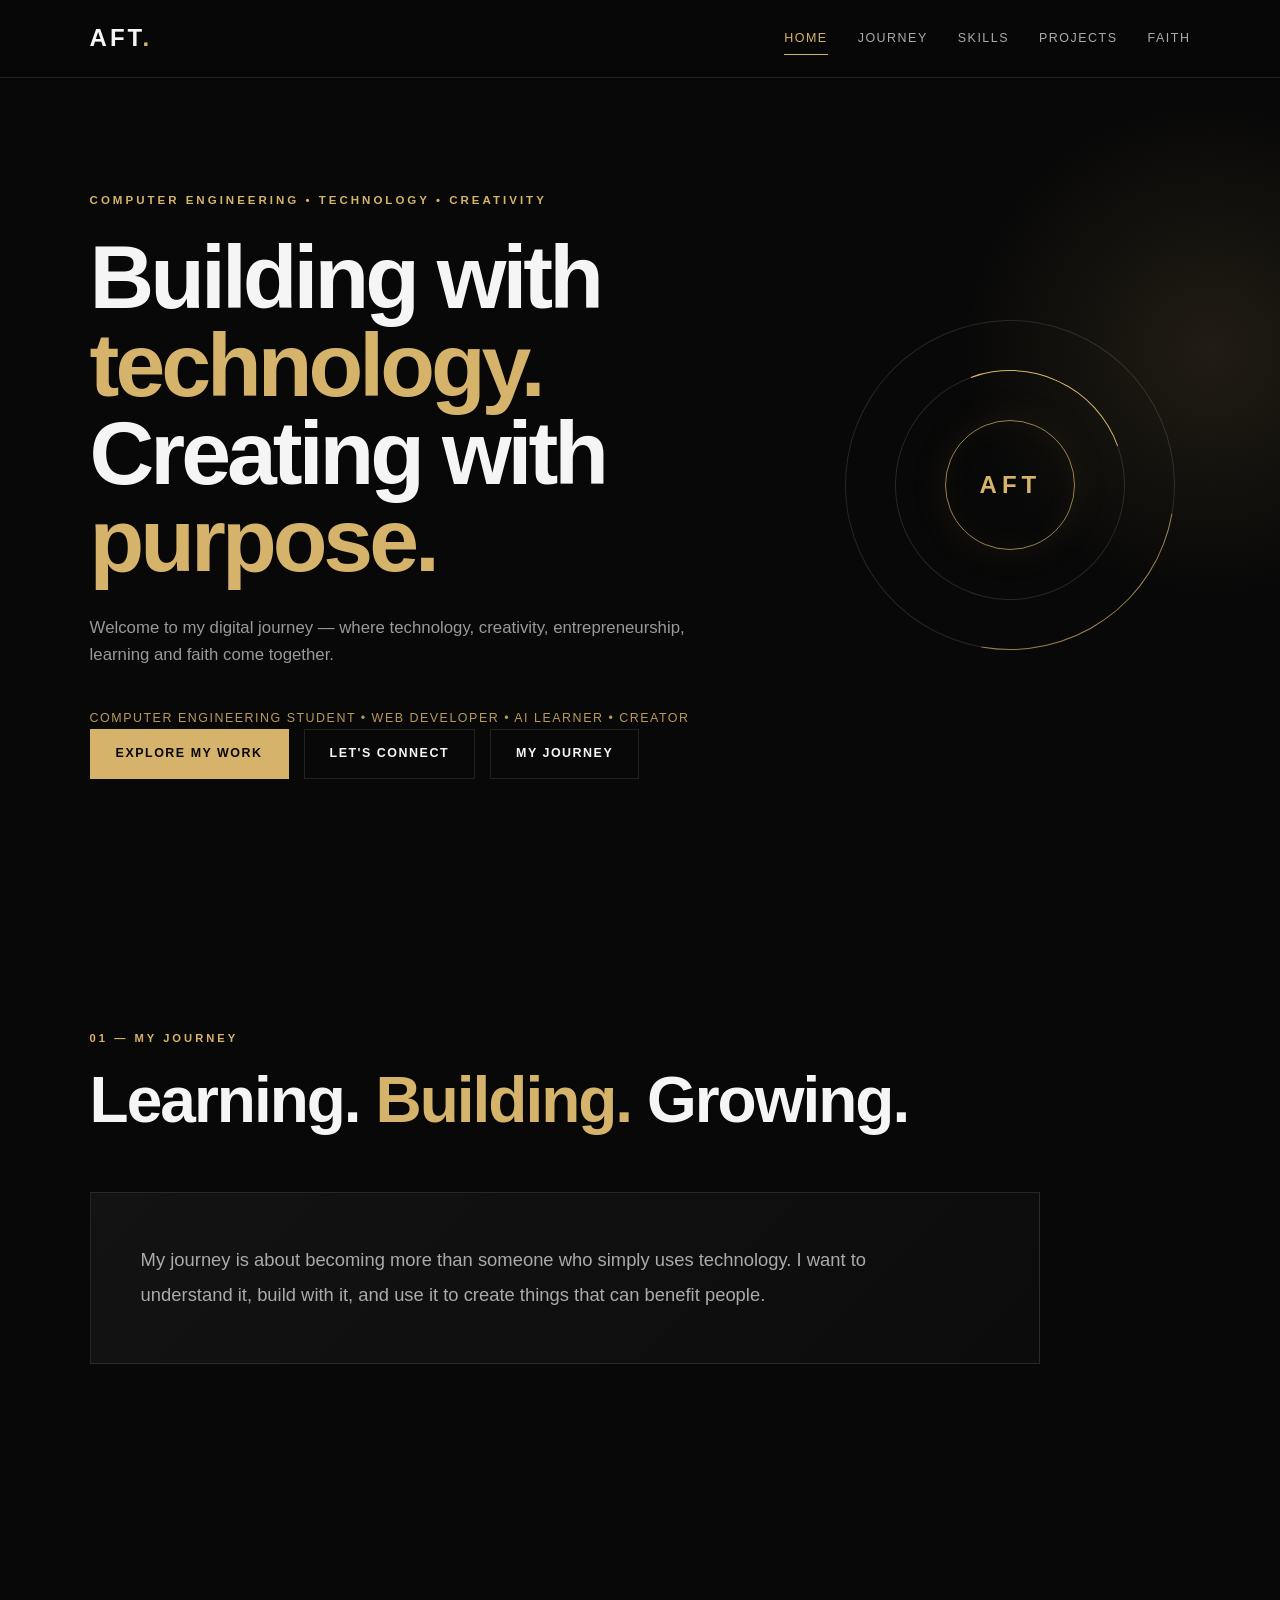
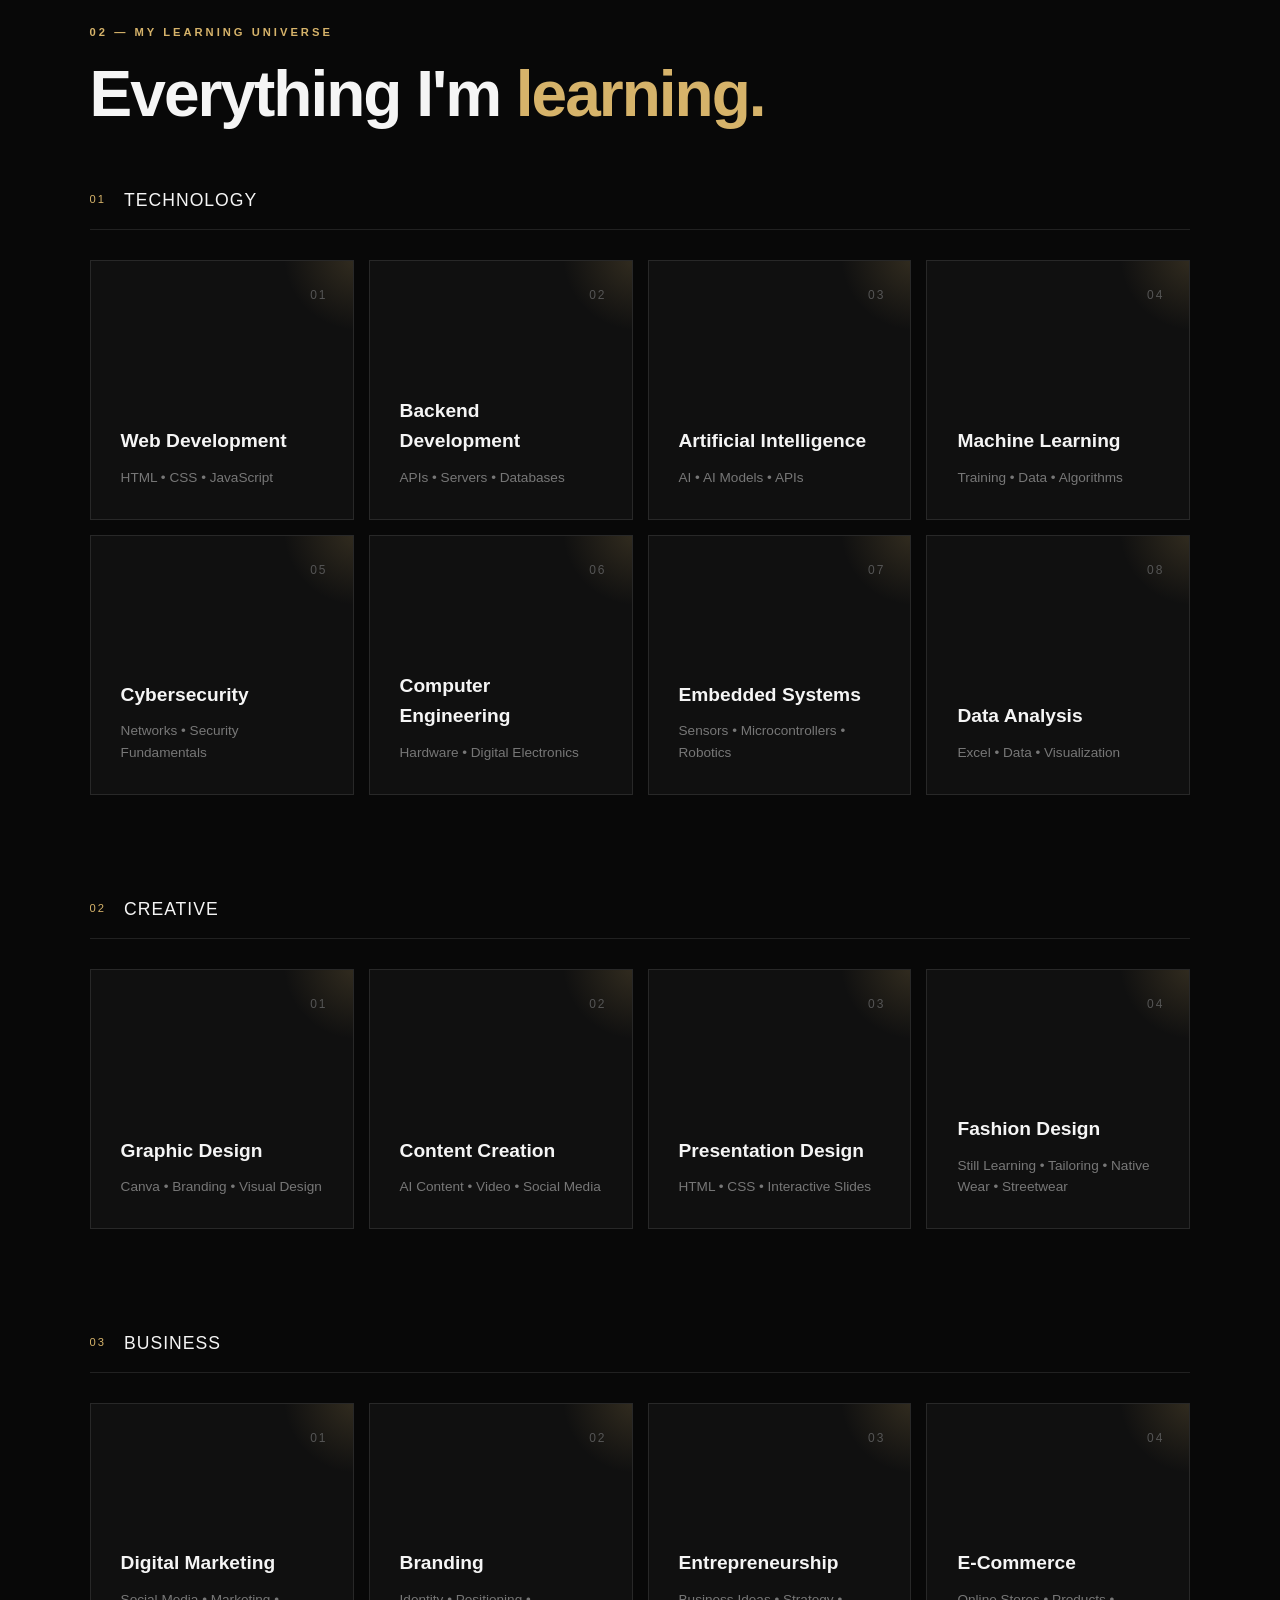
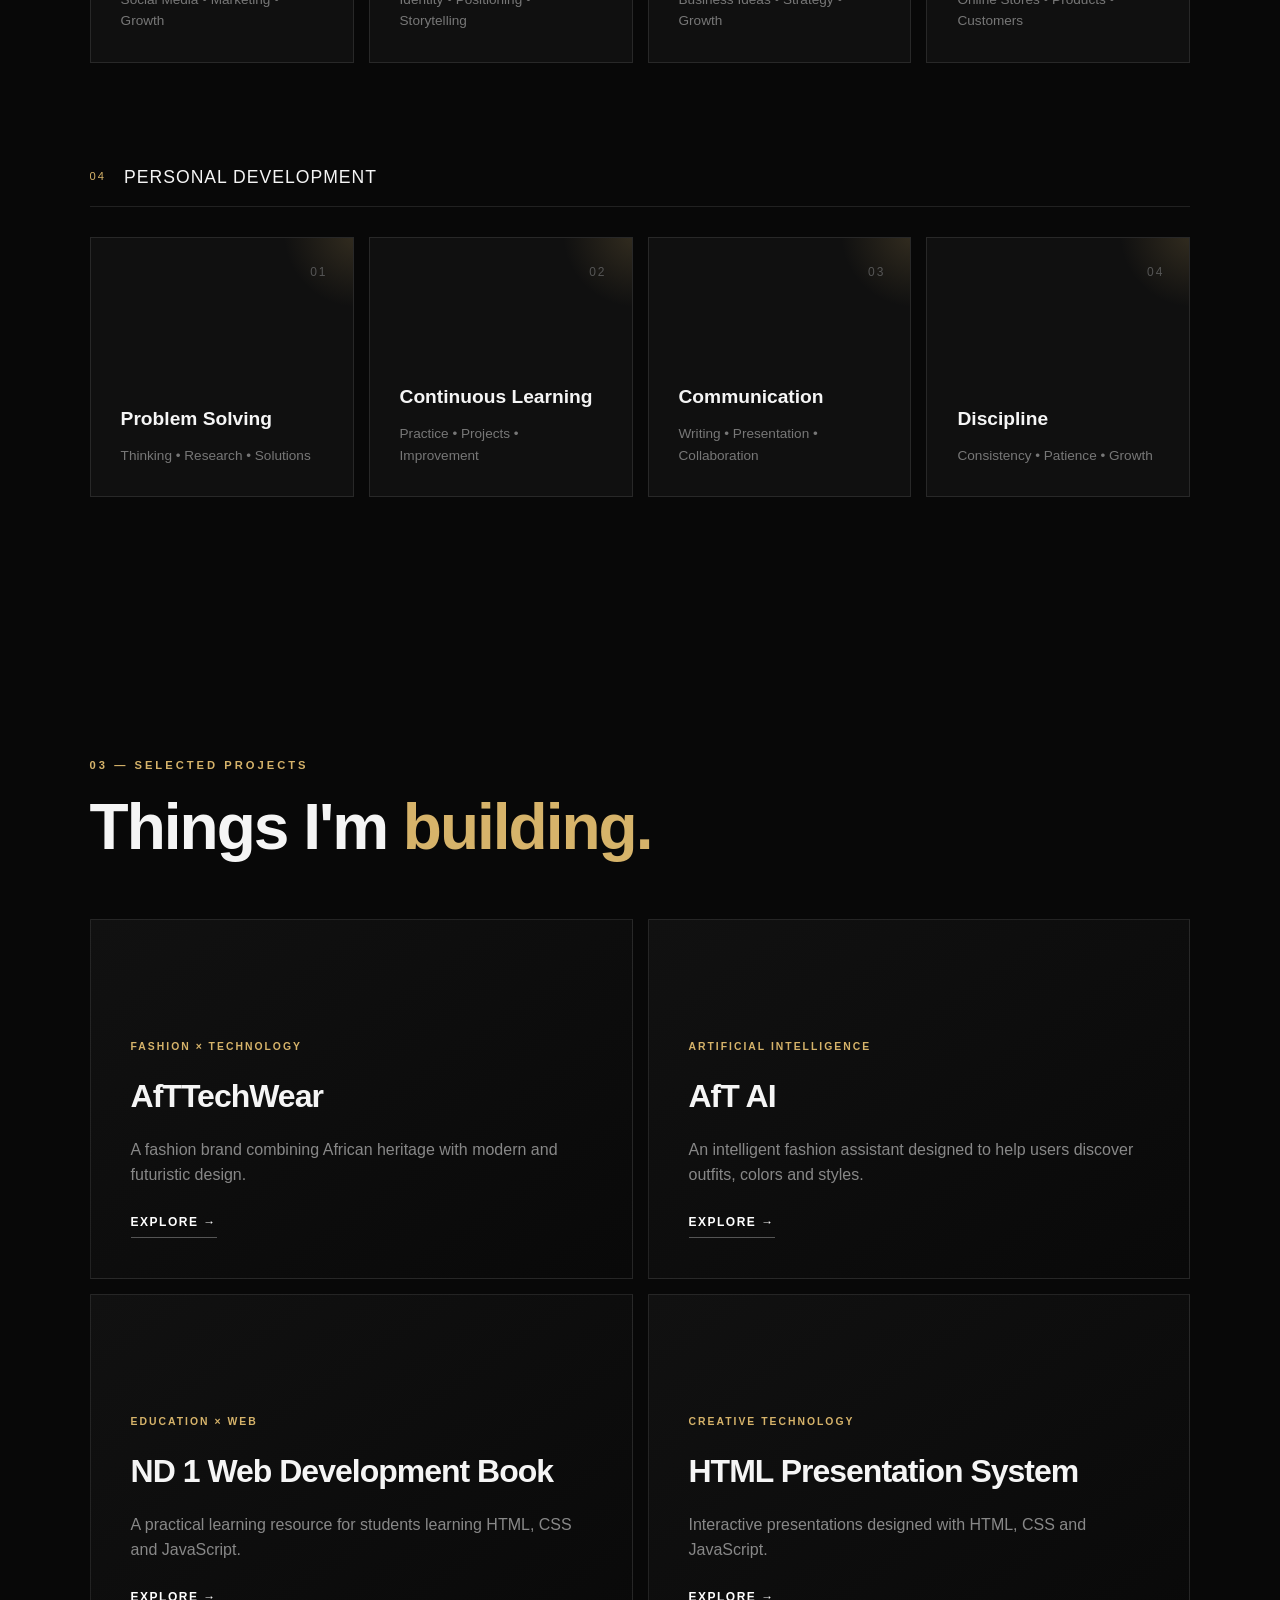
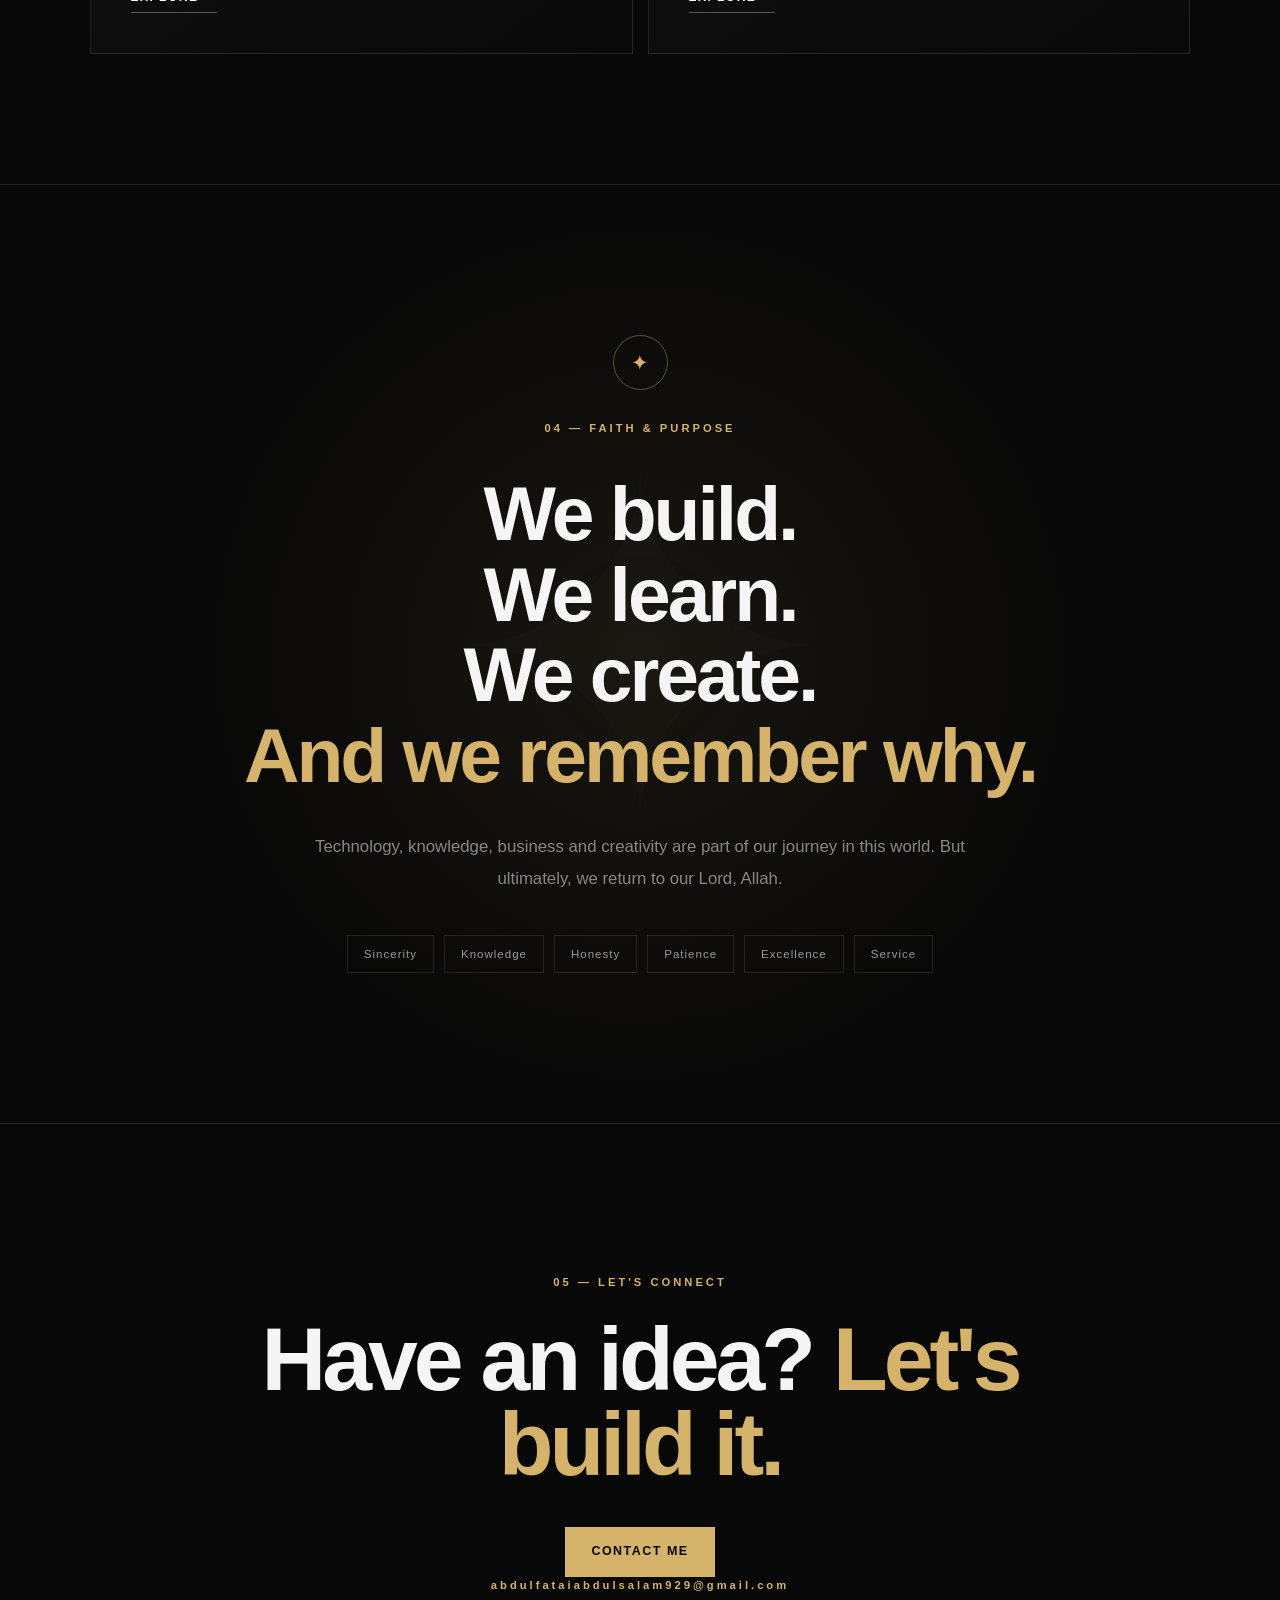
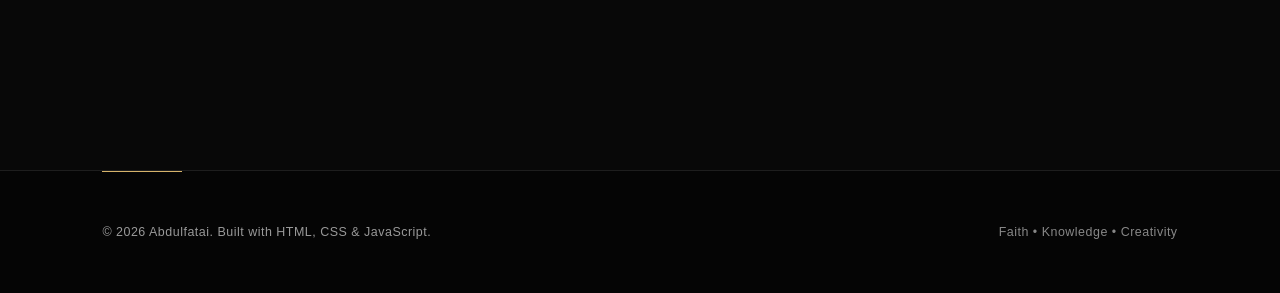
==== commit 1fd6b5ca: "Update index.html" ====
--- a/index.html
+++ b/index.html
@@ -456,9 +456,12 @@
                 <span>Let's build it.</span>
             </h2>
 
-            <a href="mailto:your@email.com" class="btn primary">
-                Contact Me
+            <a href="mailto:abdulfataiabdulsalam929@gmail.com" class="btn primary">
+    Contact Me
             </a>
+            <p class="contact-email">
+    abdulfataiabdulsalam929@gmail.com
+            </p>
 
         </section>
 
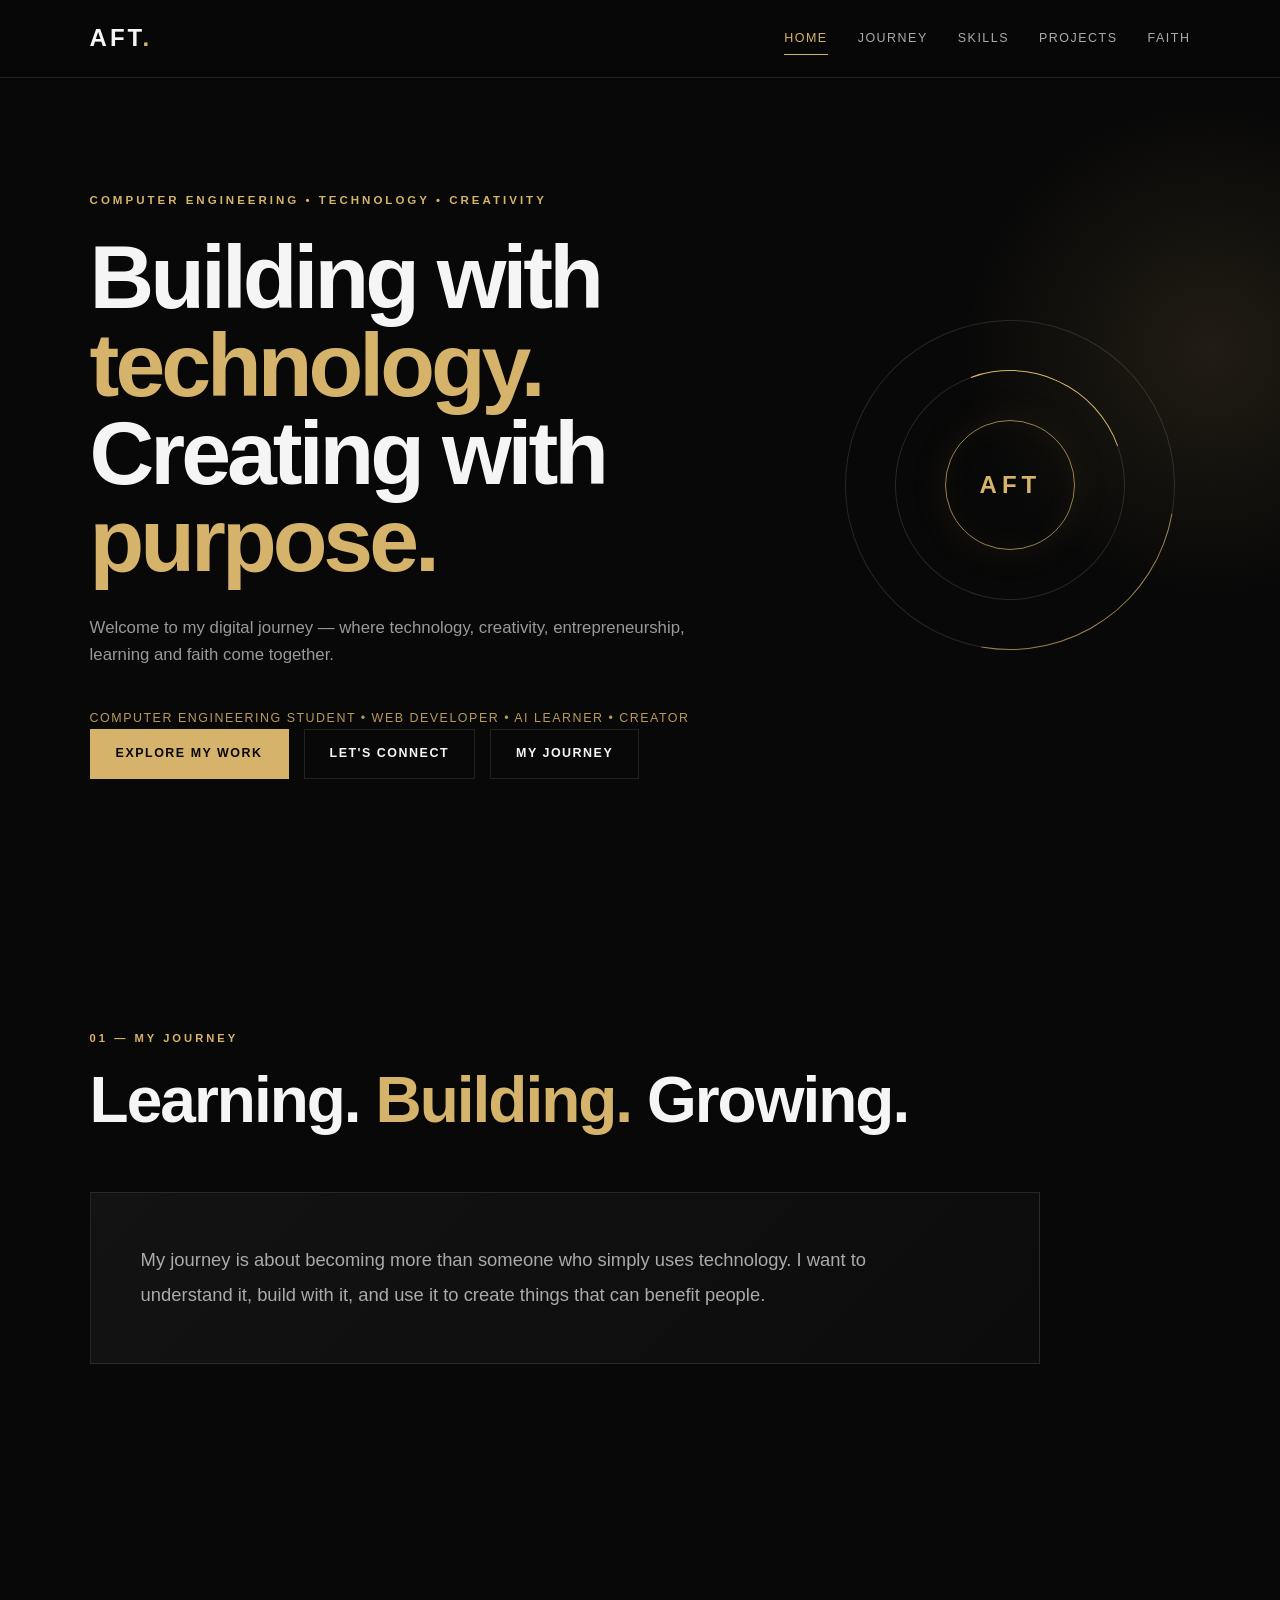
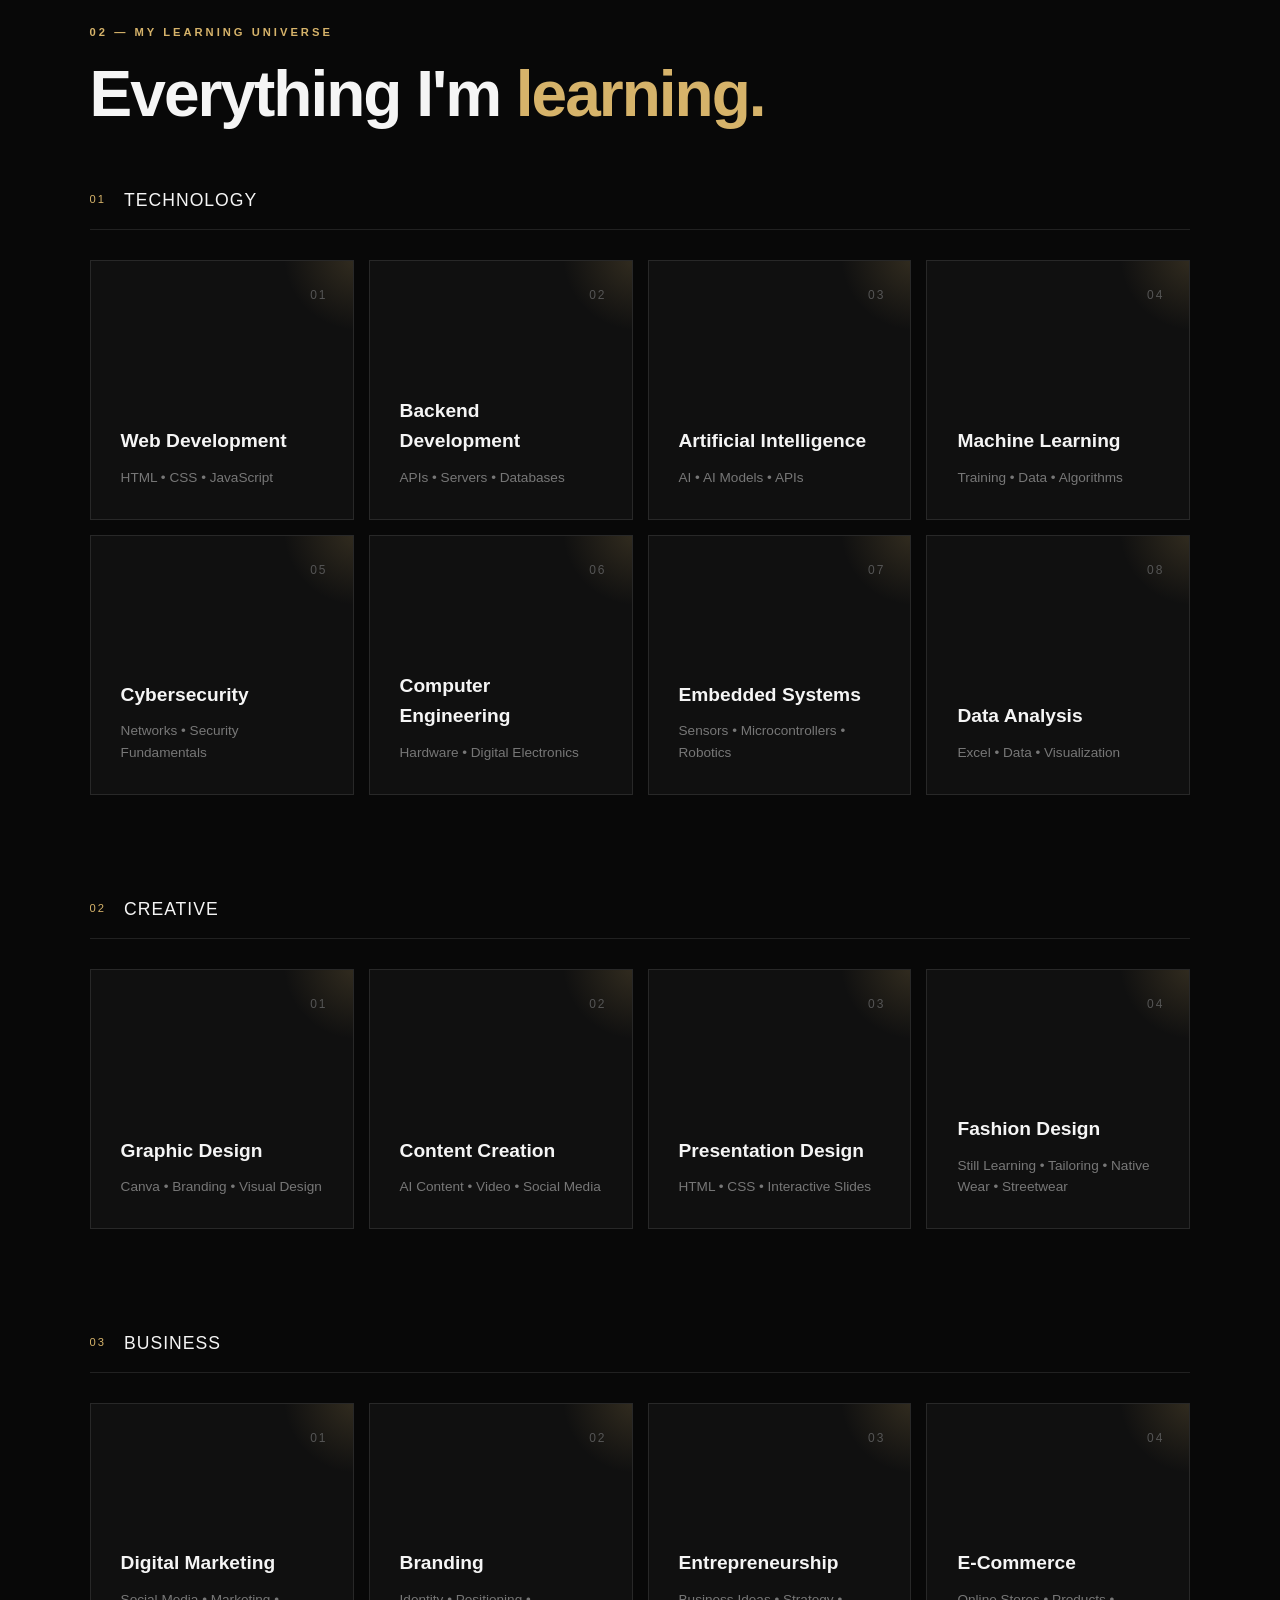
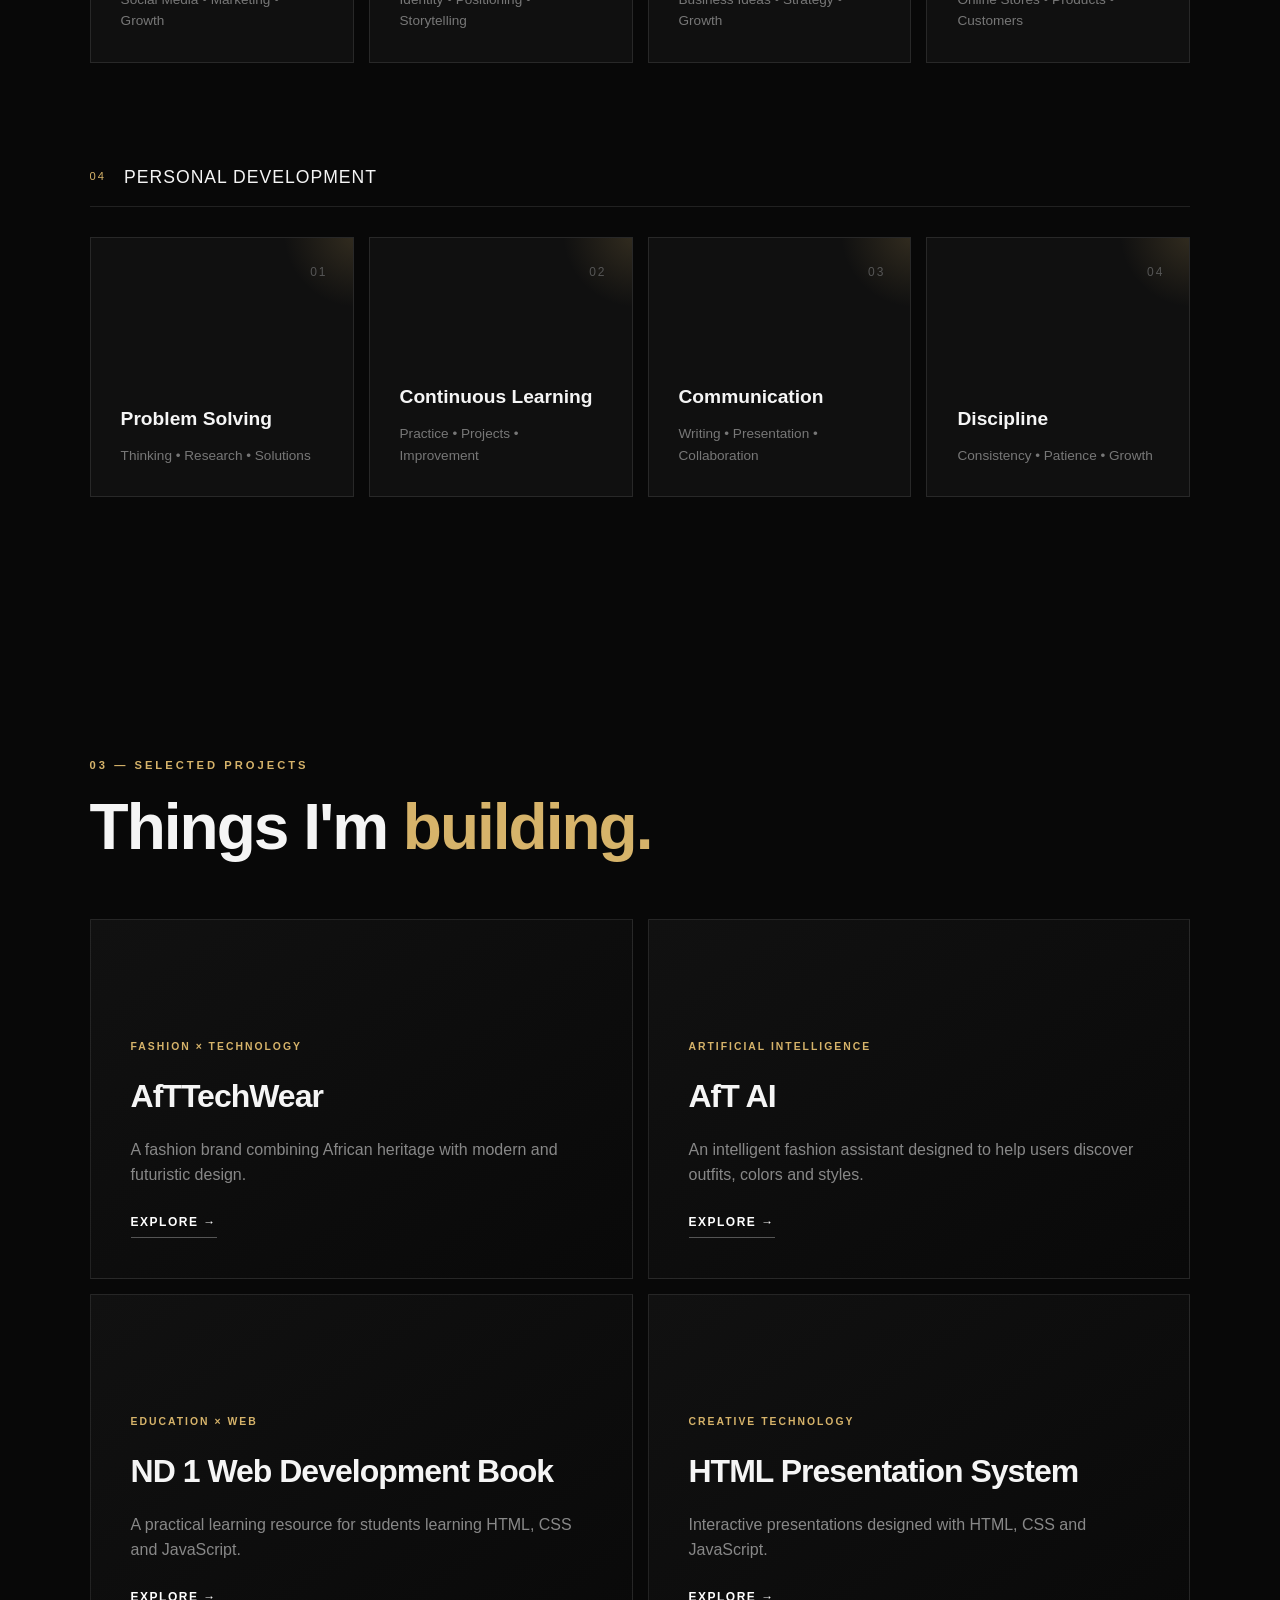
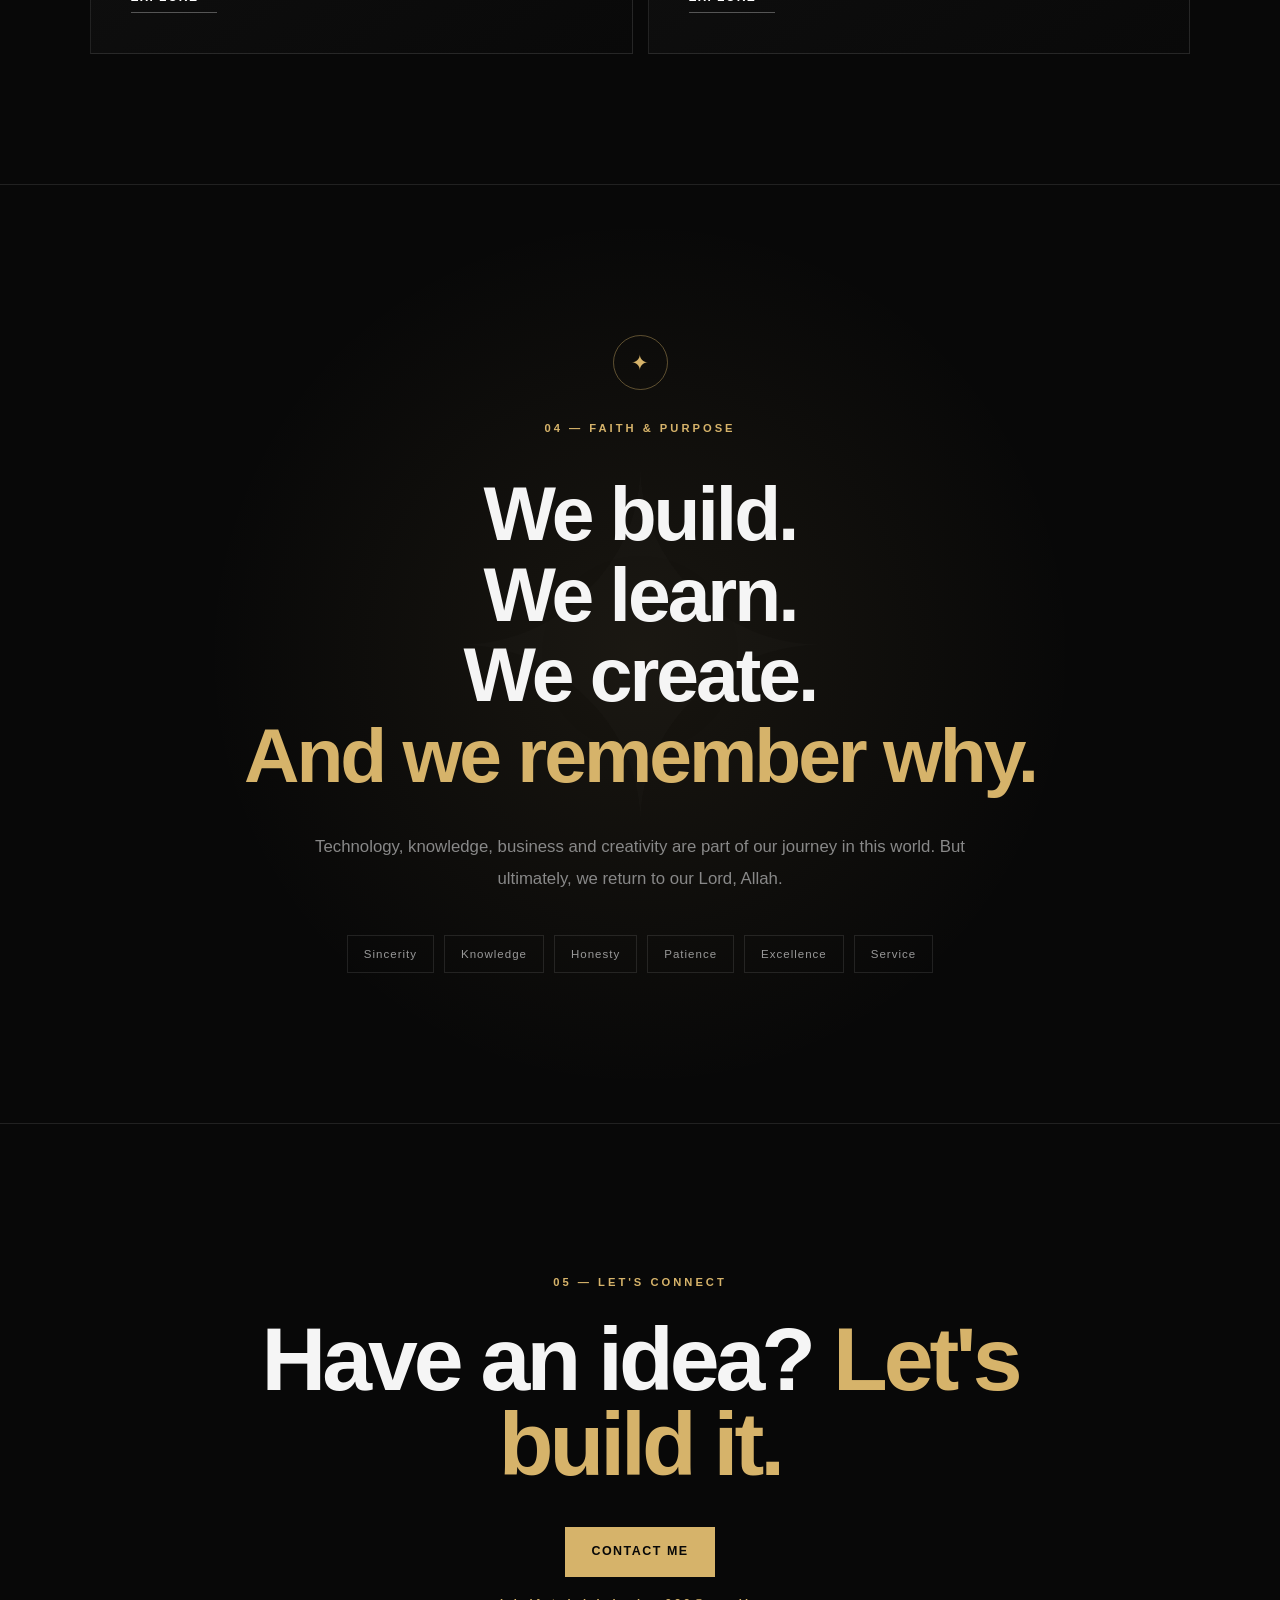
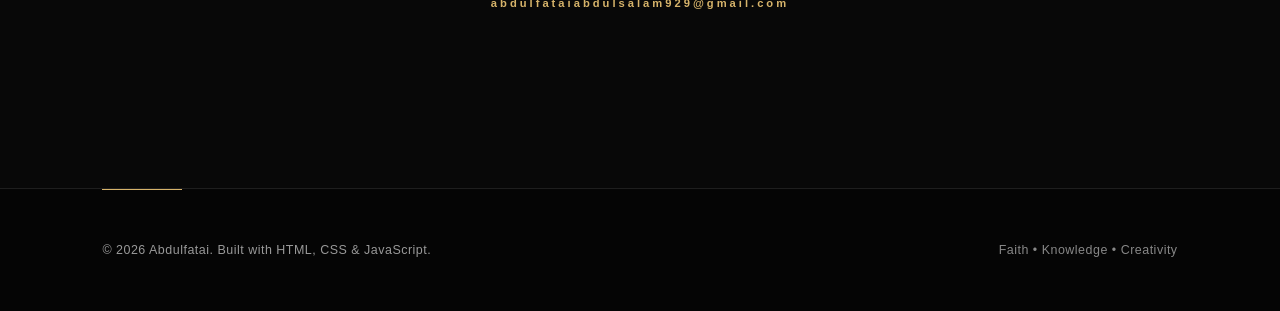
==== commit d090f749: "Update index.html" ====
--- a/index.html
+++ b/index.html
@@ -460,8 +460,10 @@
     Contact Me
             </a>
             <p class="contact-email">
-    abdulfataiabdulsalam929@gmail.com
-            </p>
+    <a href="mailto:abdulfataiabdulsalam929@gmail.com">
+        abdulfataiabdulsalam929@gmail.com
+    </a>
+    </p>
 
         </section>
 
--- a/style.css
+++ b/style.css
@@ -3045,4 +3045,12 @@
 
 .lookbook-item:hover .image-placeholder img {
     transform: scale(1.04);
-}+}
+.contact-email {
+    margin-top: 18px;
+    color: #f5f5f5;
+    font-size: 0.95rem;
+    letter-spacing: 0.4px;
+    opacity: 1;
+    display: block;
+}
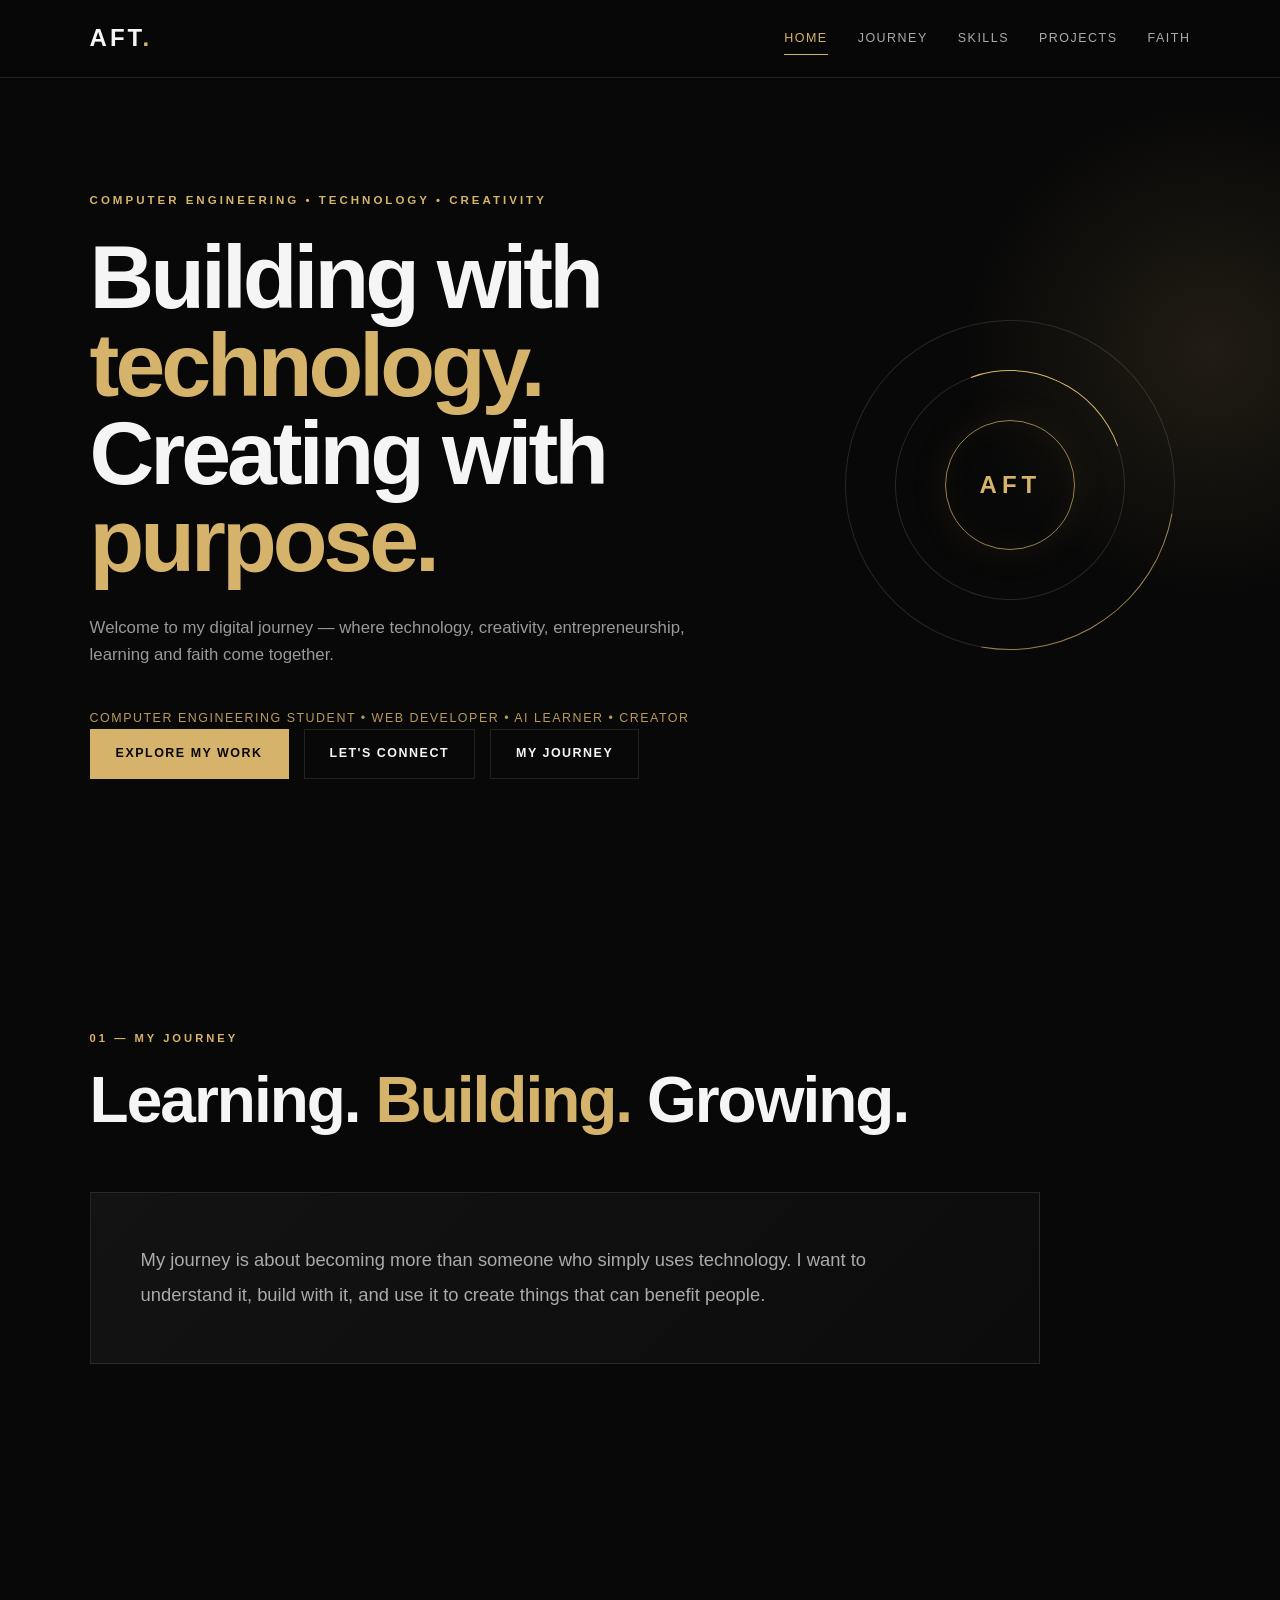
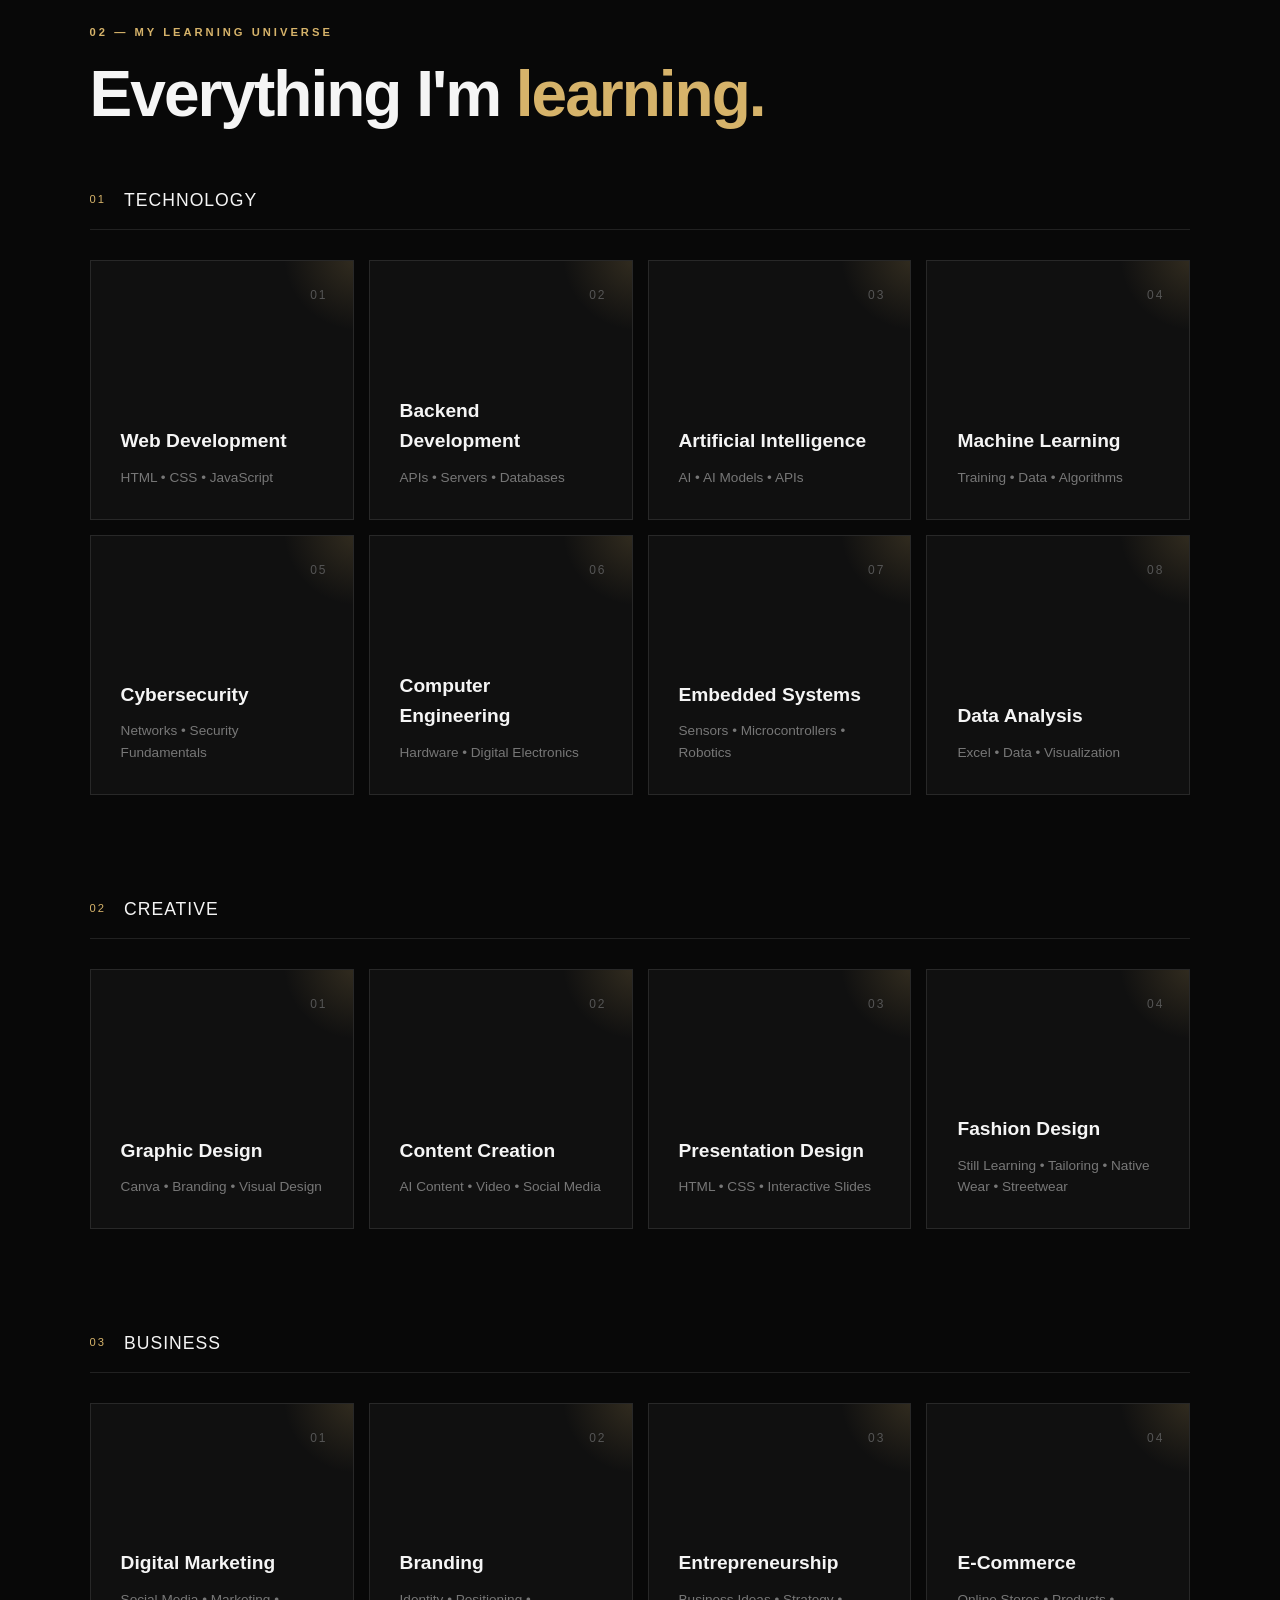
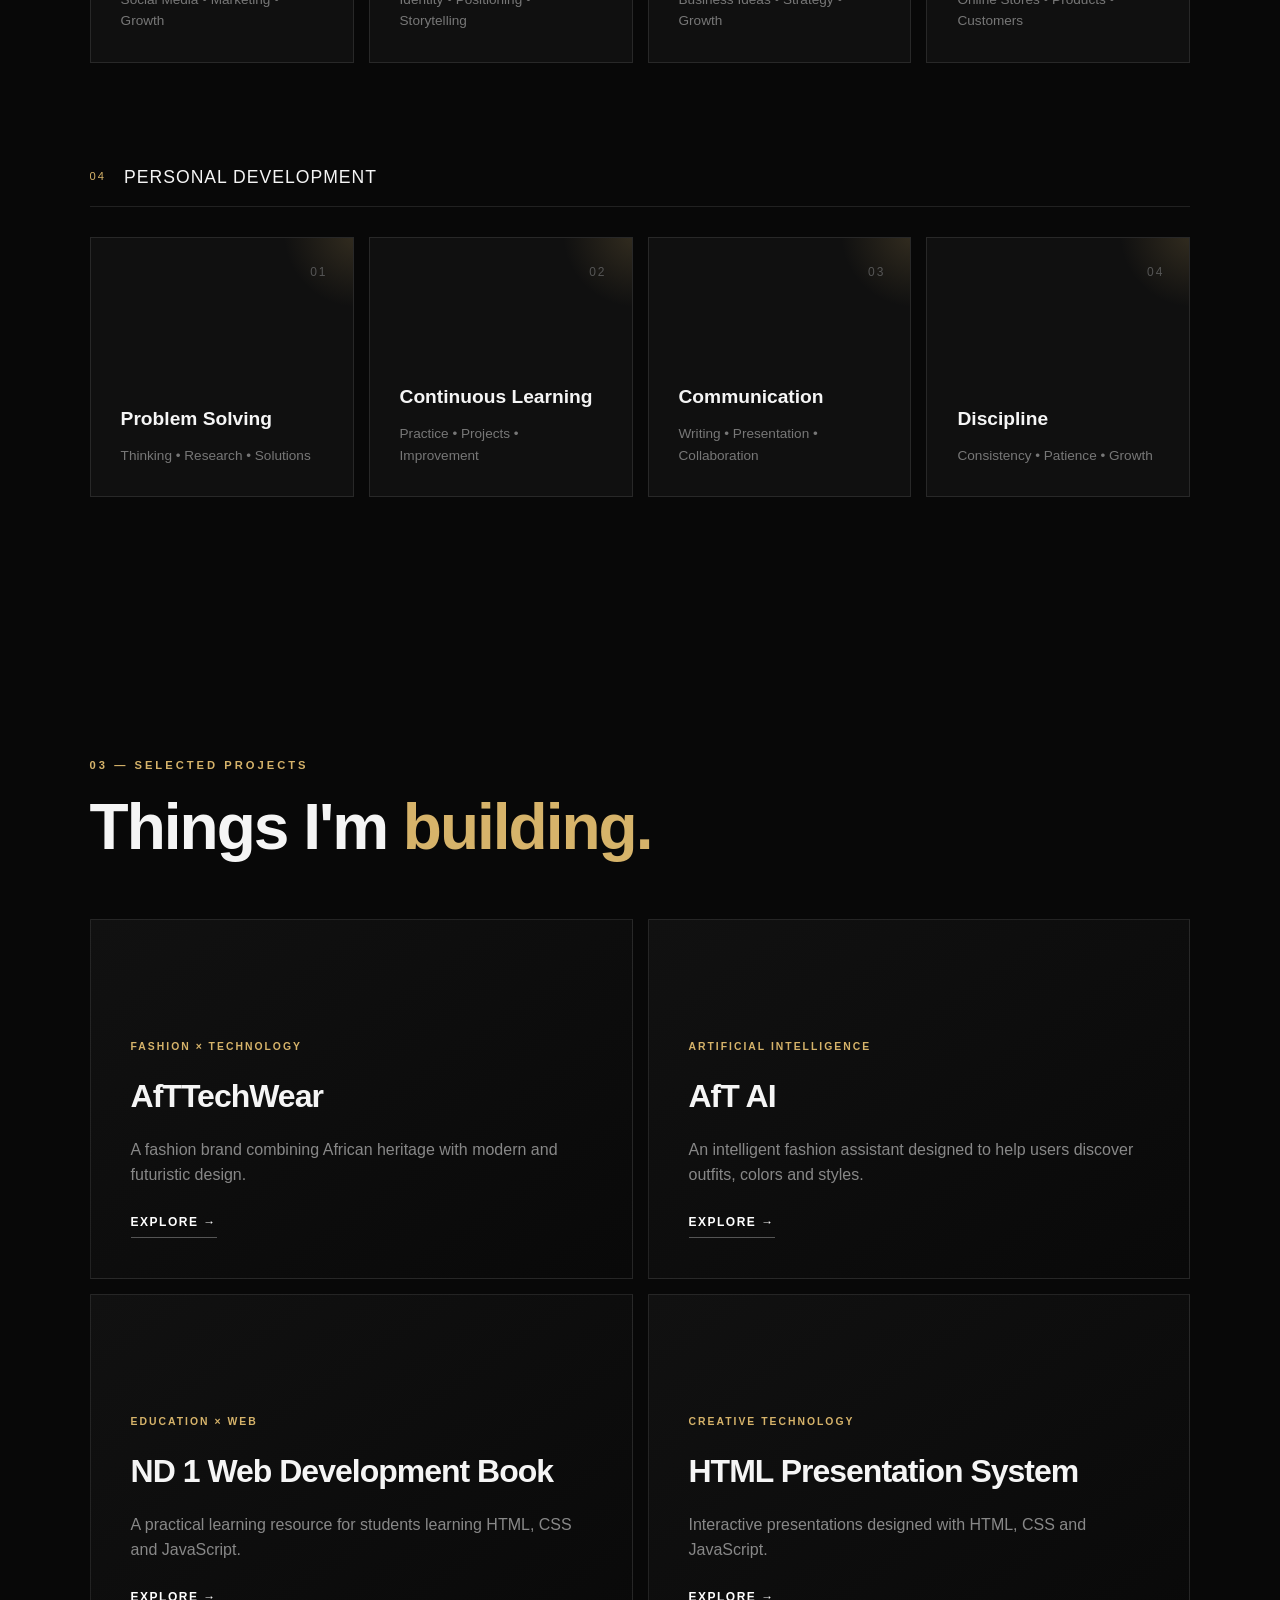
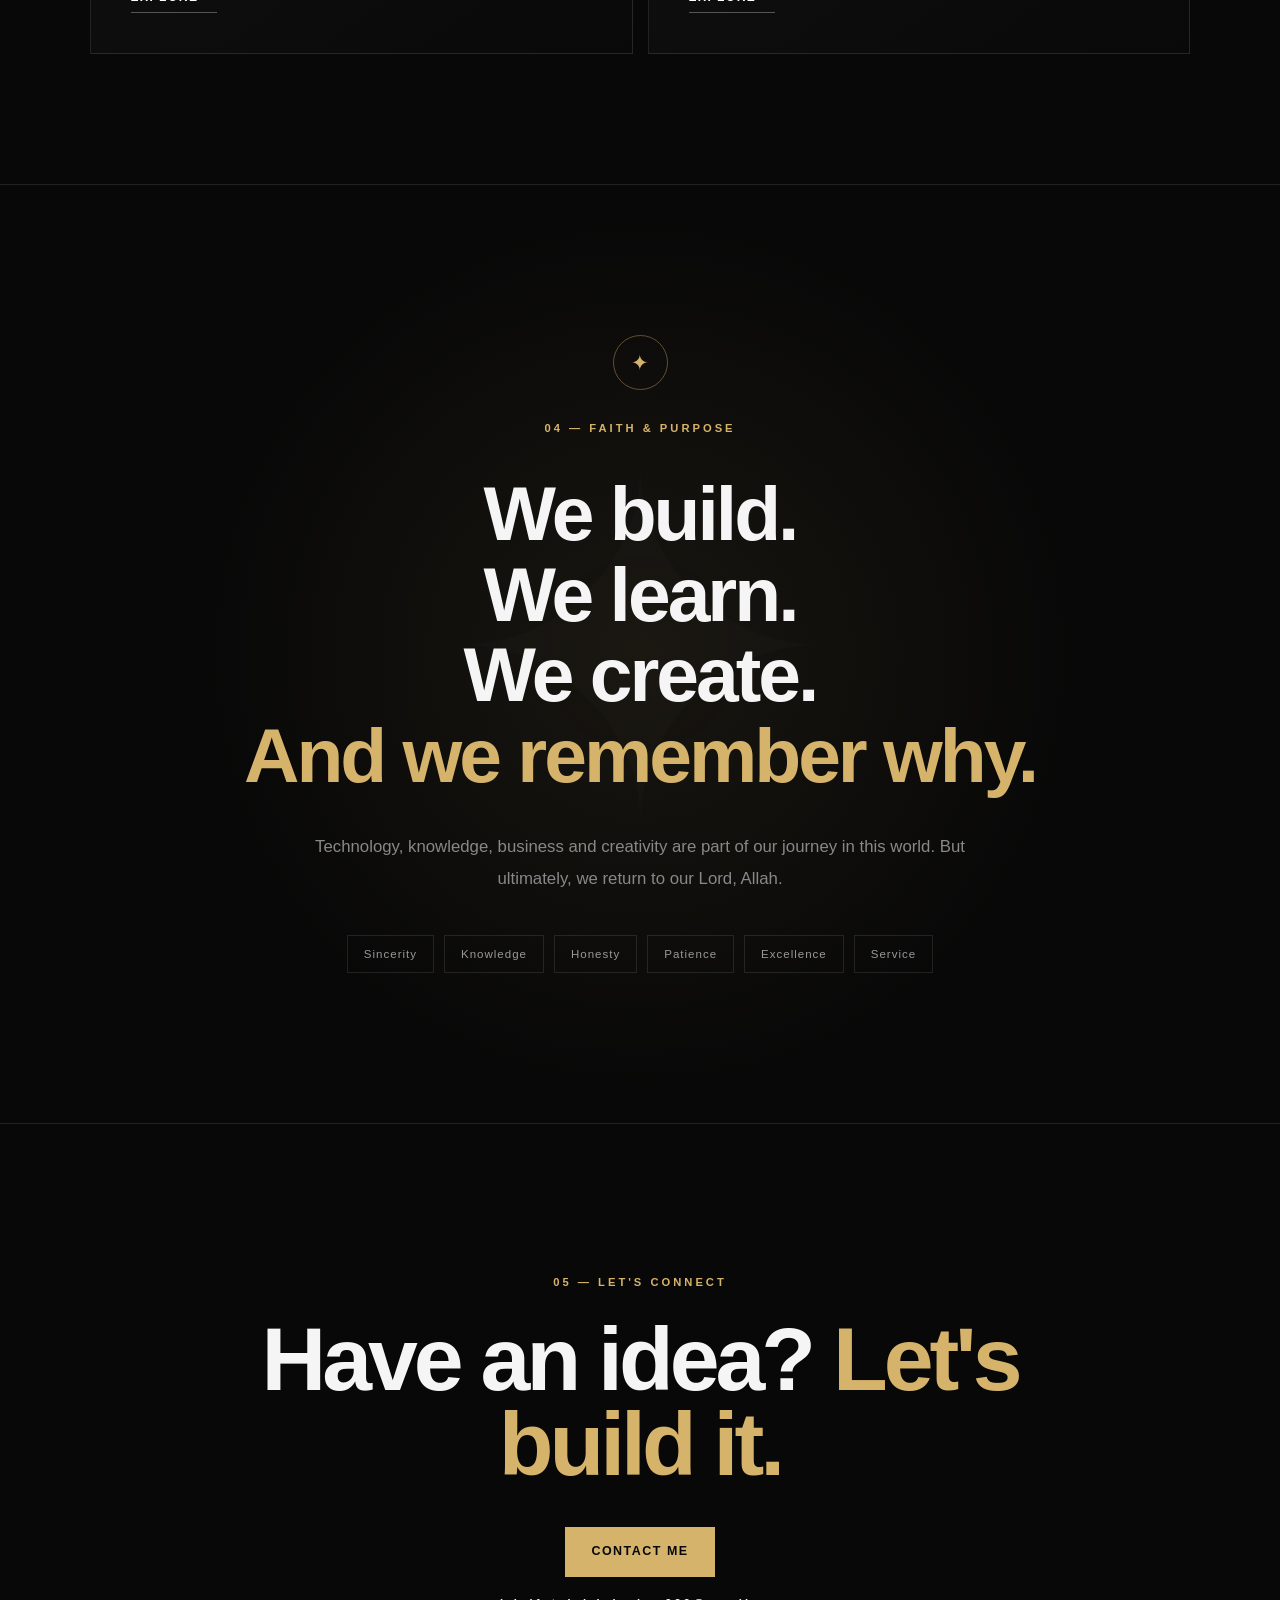
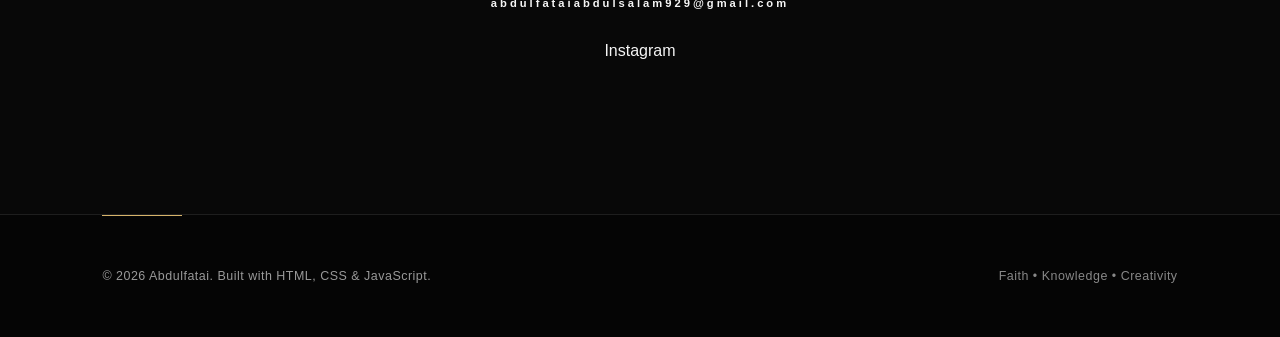
==== commit d6b68827: "Update index.html" ====
--- a/index.html
+++ b/index.html
@@ -464,6 +464,9 @@
         abdulfataiabdulsalam929@gmail.com
     </a>
     </p>
+            <a href="https://www.instagram.com/aftechwear1?stkn=MXF4bGlyb3F3aHl0Yg==" class="contact-social" target="_blank">
+    Instagram
+            </a>
 
         </section>
 
--- a/style.css
+++ b/style.css
@@ -3054,3 +3054,12 @@
     opacity: 1;
     display: block;
 }
+.contact-email a {
+    color: #f5f5f5;
+    text-decoration: none;
+}
+
+.contact-email a:hover {
+    color: var(--gold);
+    text-decoration: underline;
+}
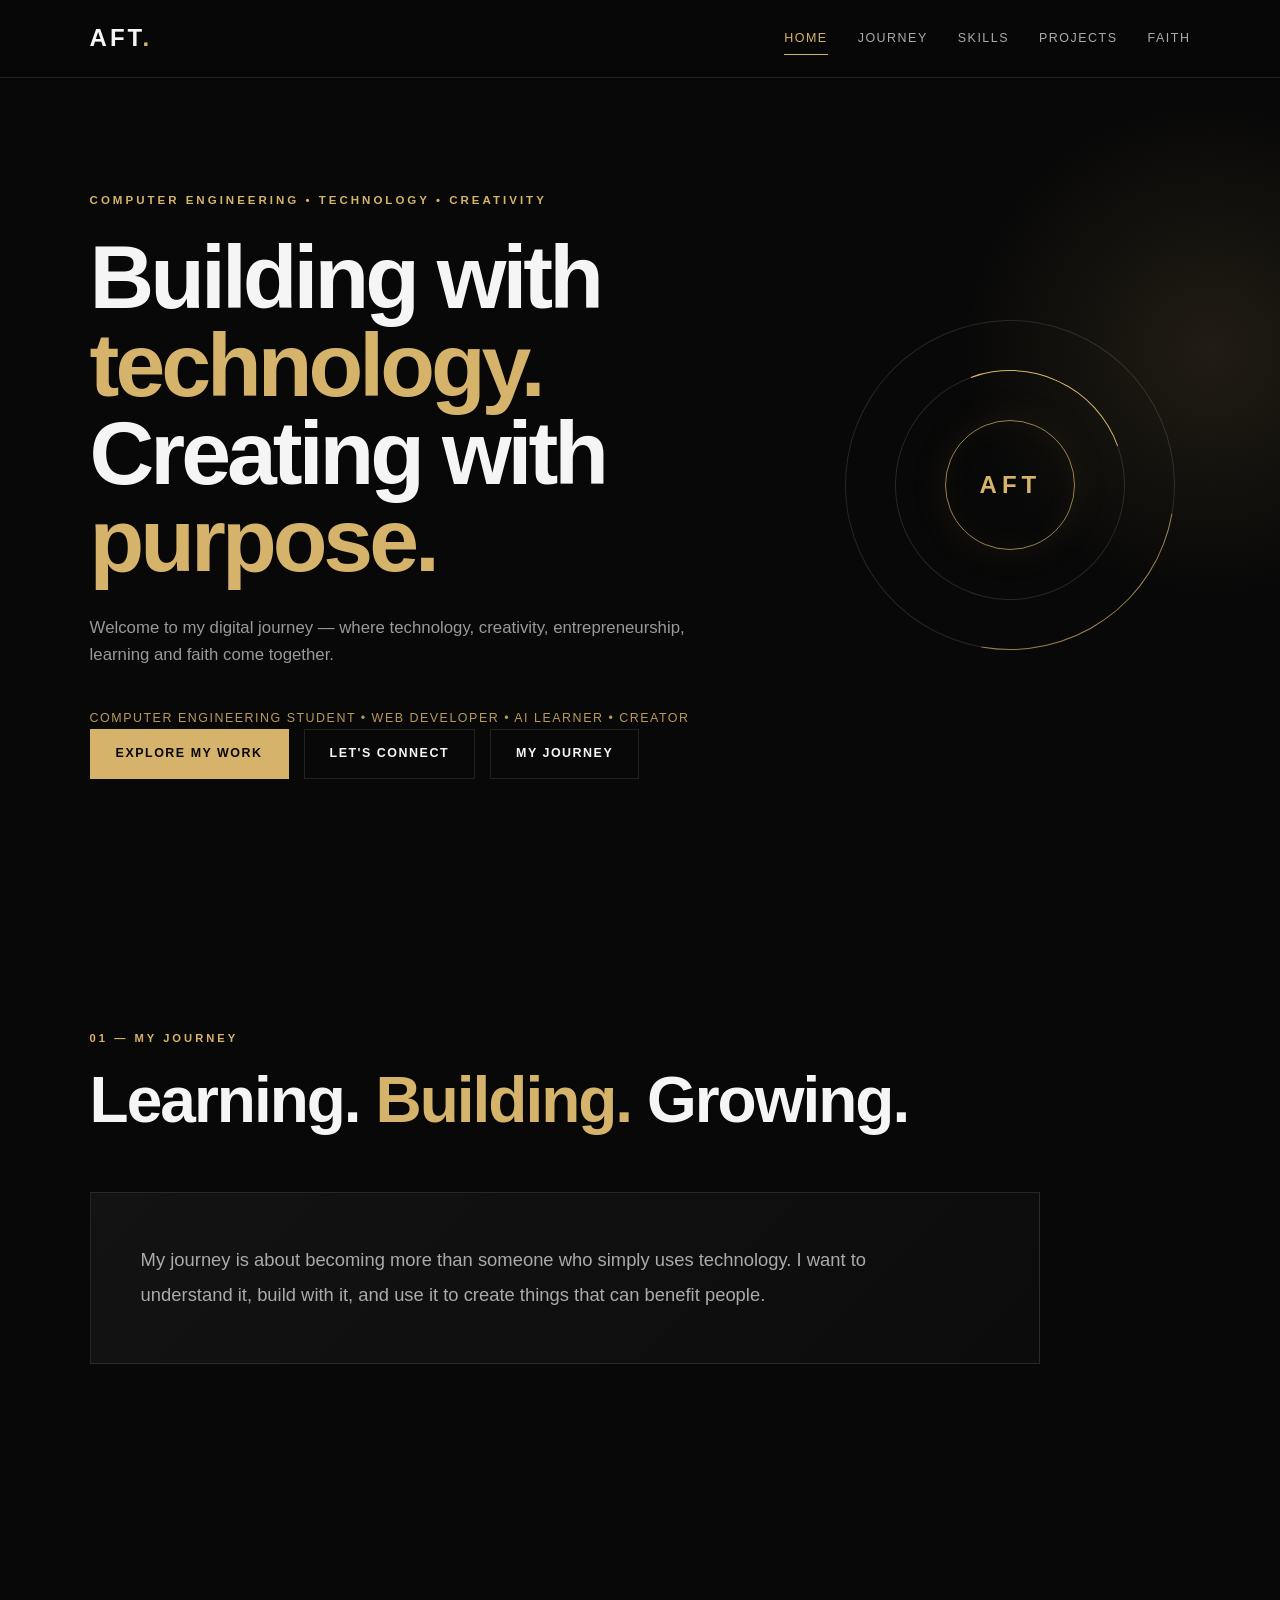
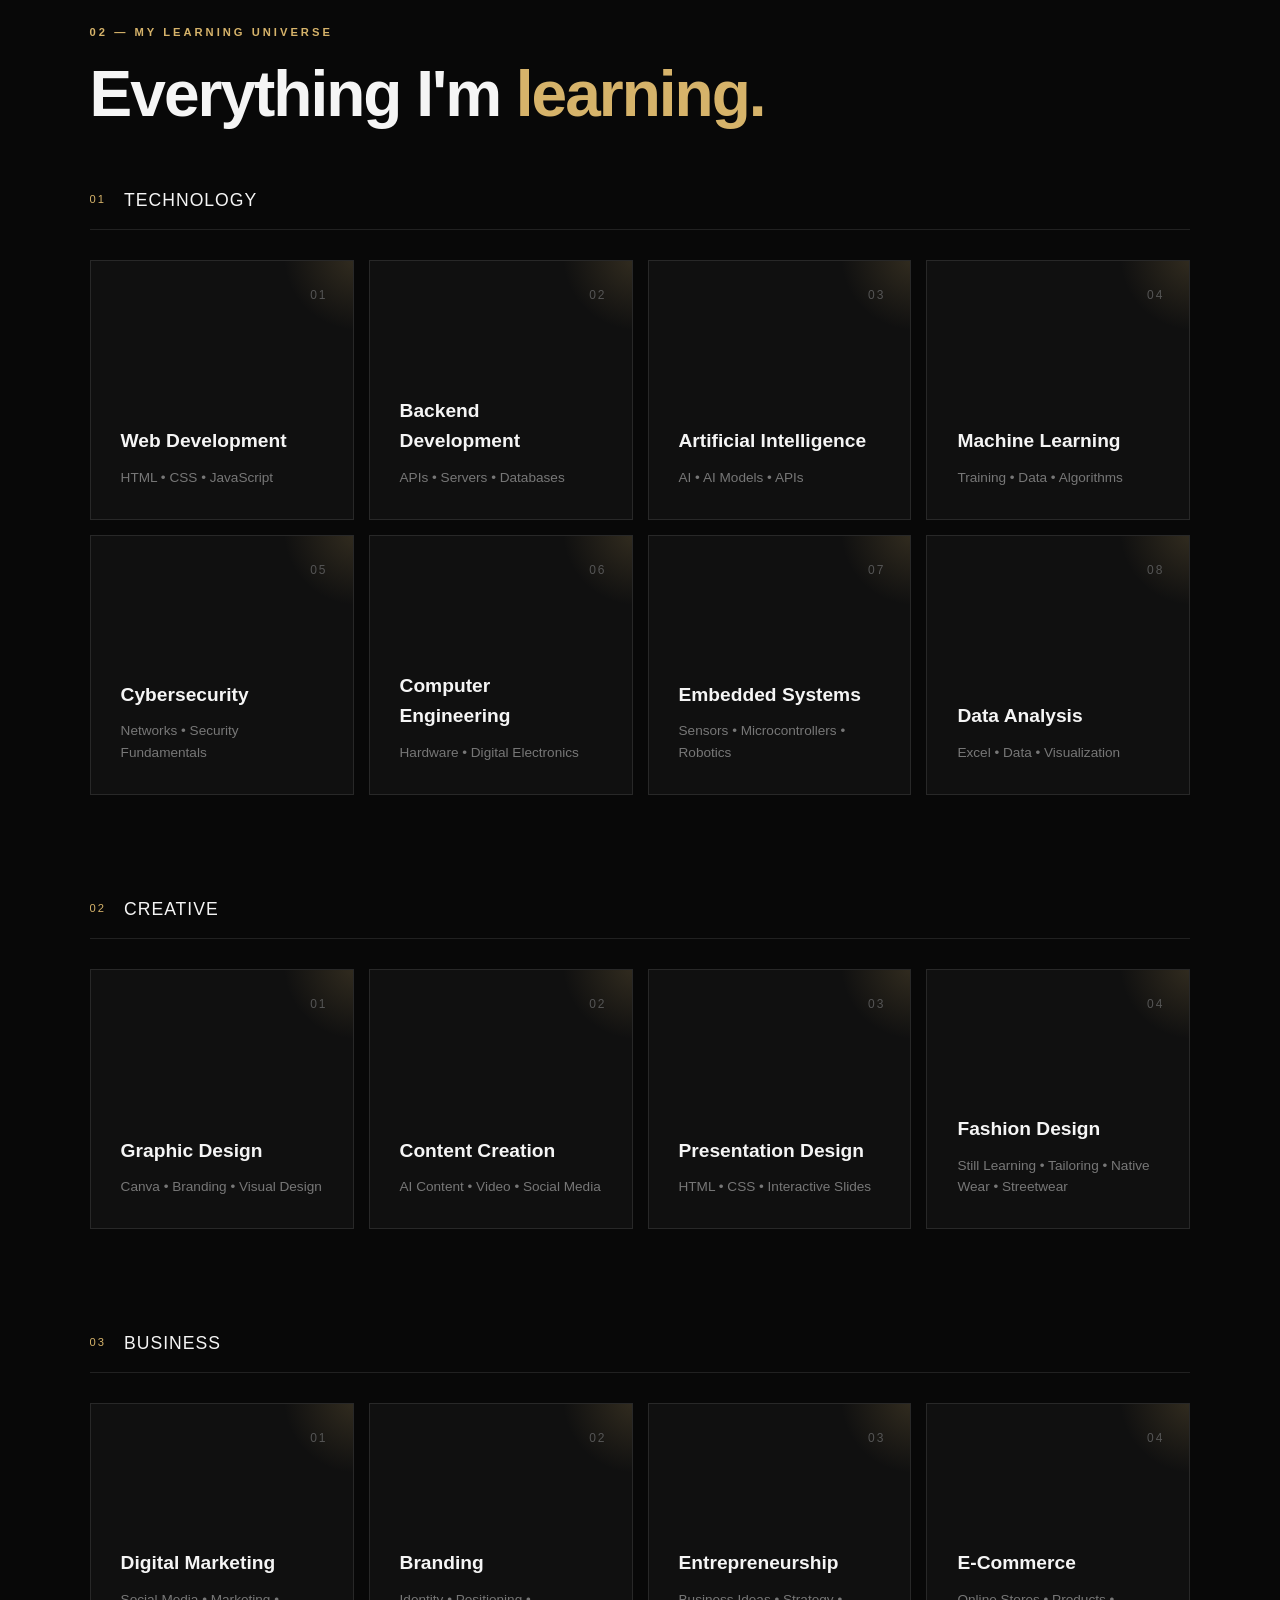
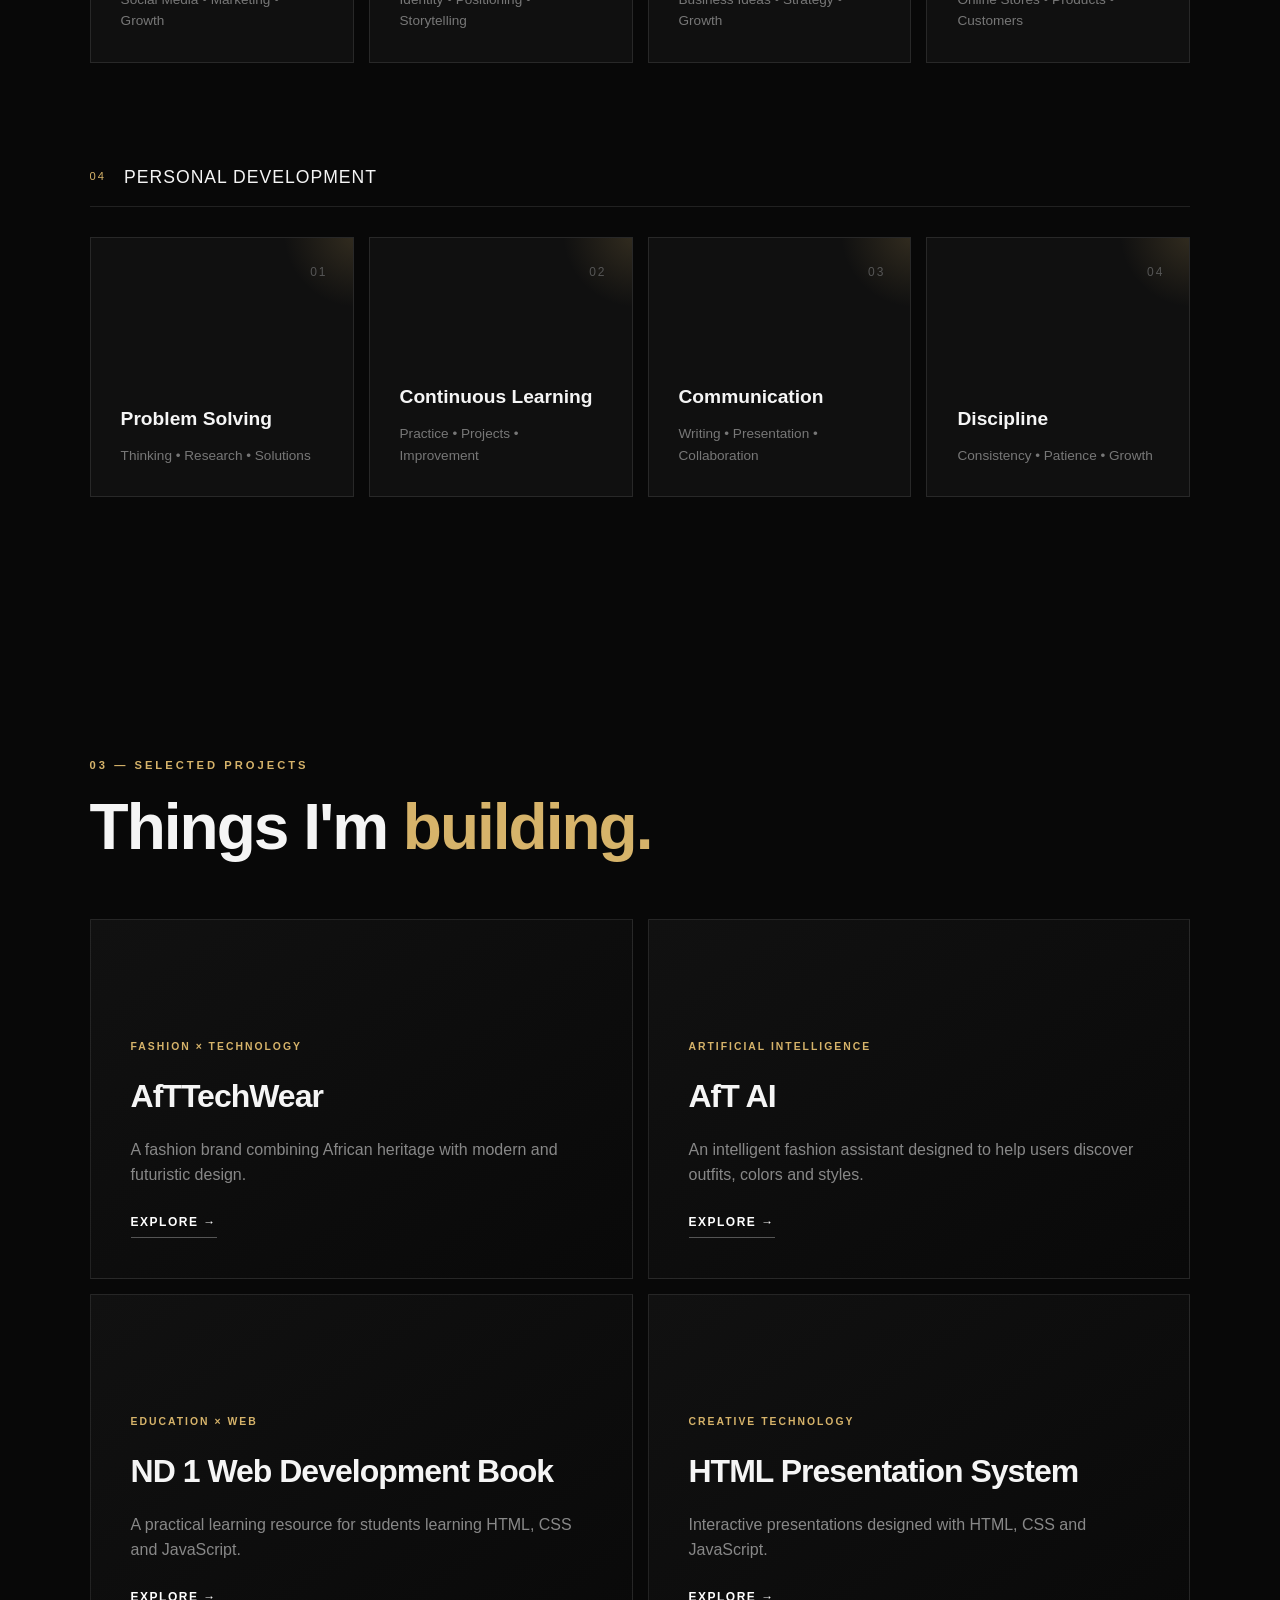
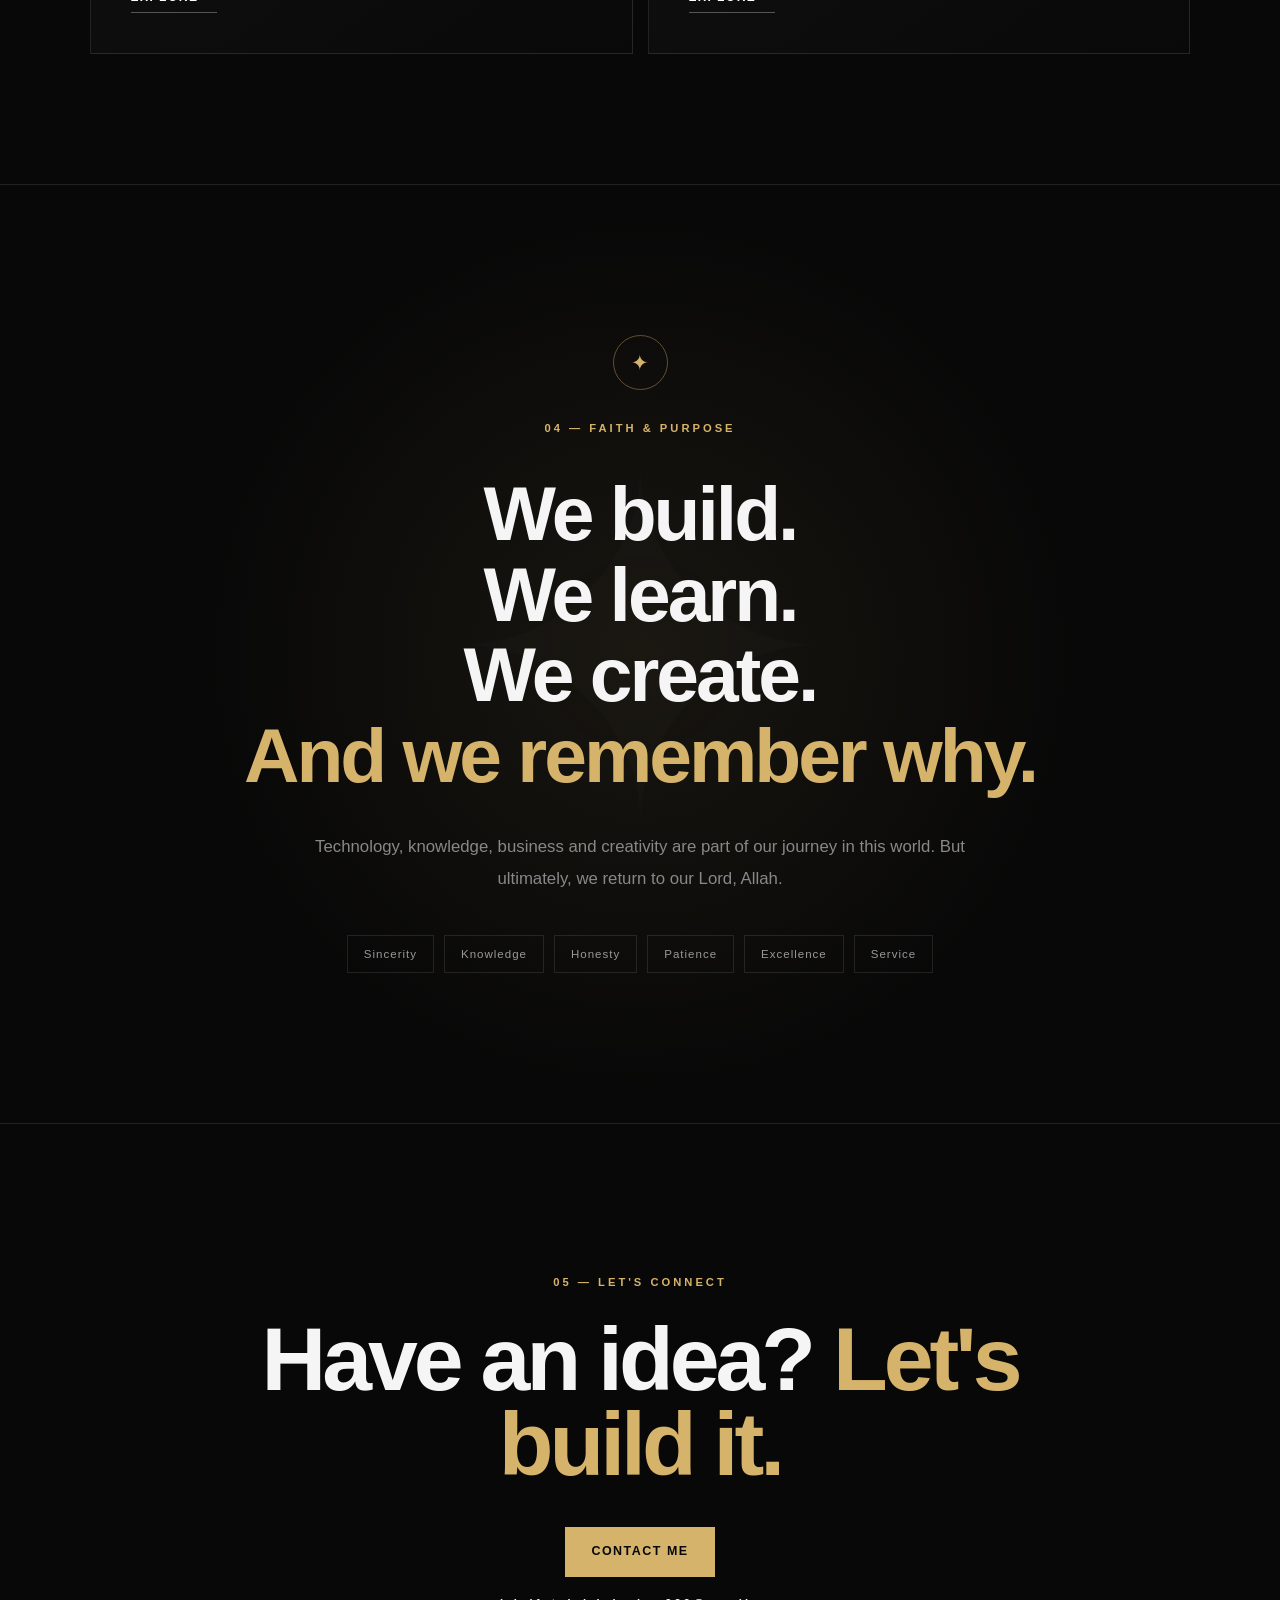
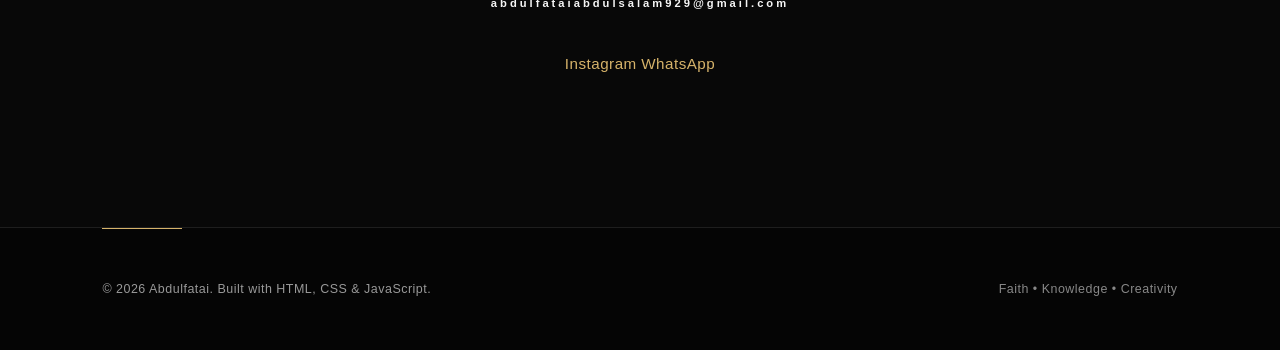
==== commit f8fad2ea: "Update index.html" ====
--- a/index.html
+++ b/index.html
@@ -467,6 +467,9 @@
             <a href="https://www.instagram.com/aftechwear1?stkn=MXF4bGlyb3F3aHl0Yg==" class="contact-social" target="_blank">
     Instagram
             </a>
+            <a href="https://wa.me/YOURNUMBER" class="contact-social" target="_blank">
+    WhatsApp
+            </a>
 
         </section>
 
--- a/style.css
+++ b/style.css
@@ -3063,3 +3063,18 @@
     color: var(--gold);
     text-decoration: underline;
 }
+.contact-social {
+    display: inline-block;
+    margin-top: 14px;
+    color: var(--gold);
+    text-decoration: none;
+    font-size: 0.95rem;
+    font-weight: 500;
+    letter-spacing: 0.5px;
+    transition: 0.3s ease;
+}
+
+.contact-social:hover {
+    color: var(--gold-light);
+    transform: translateY(-2px);
+}
